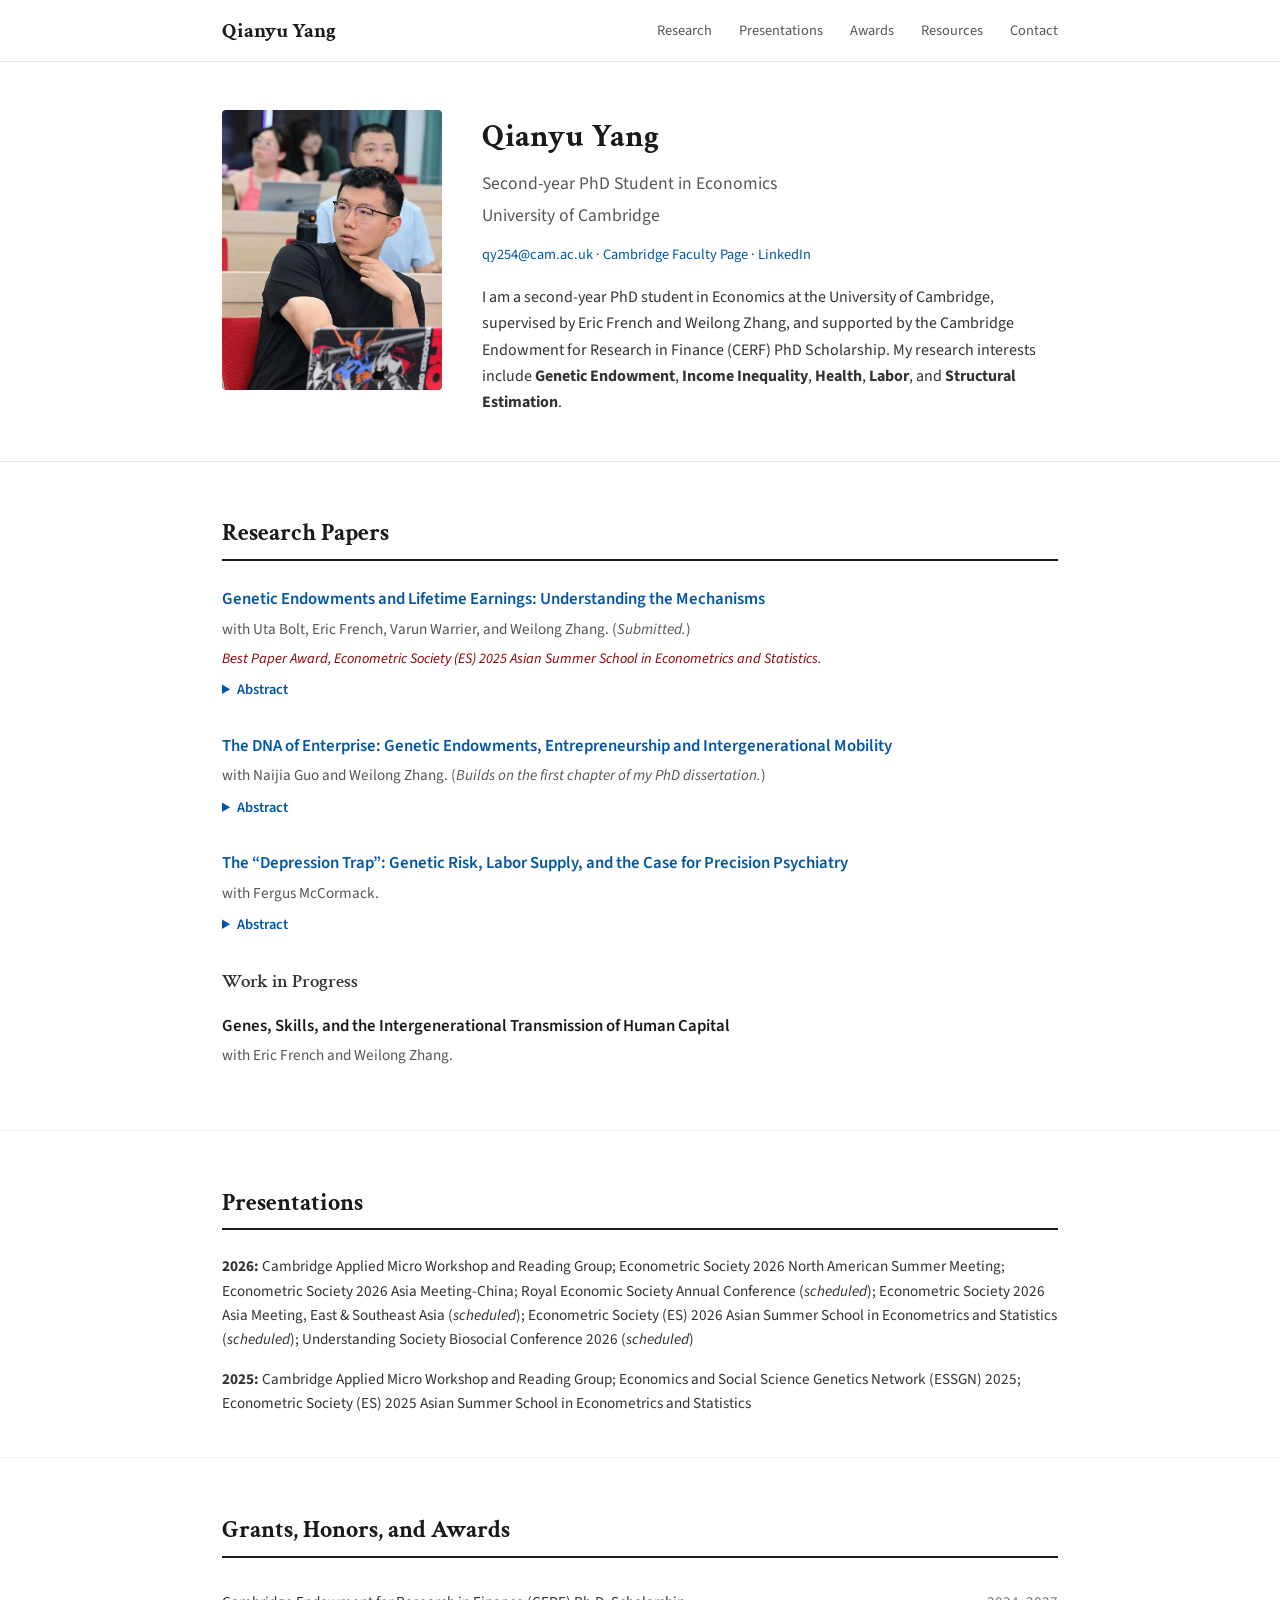
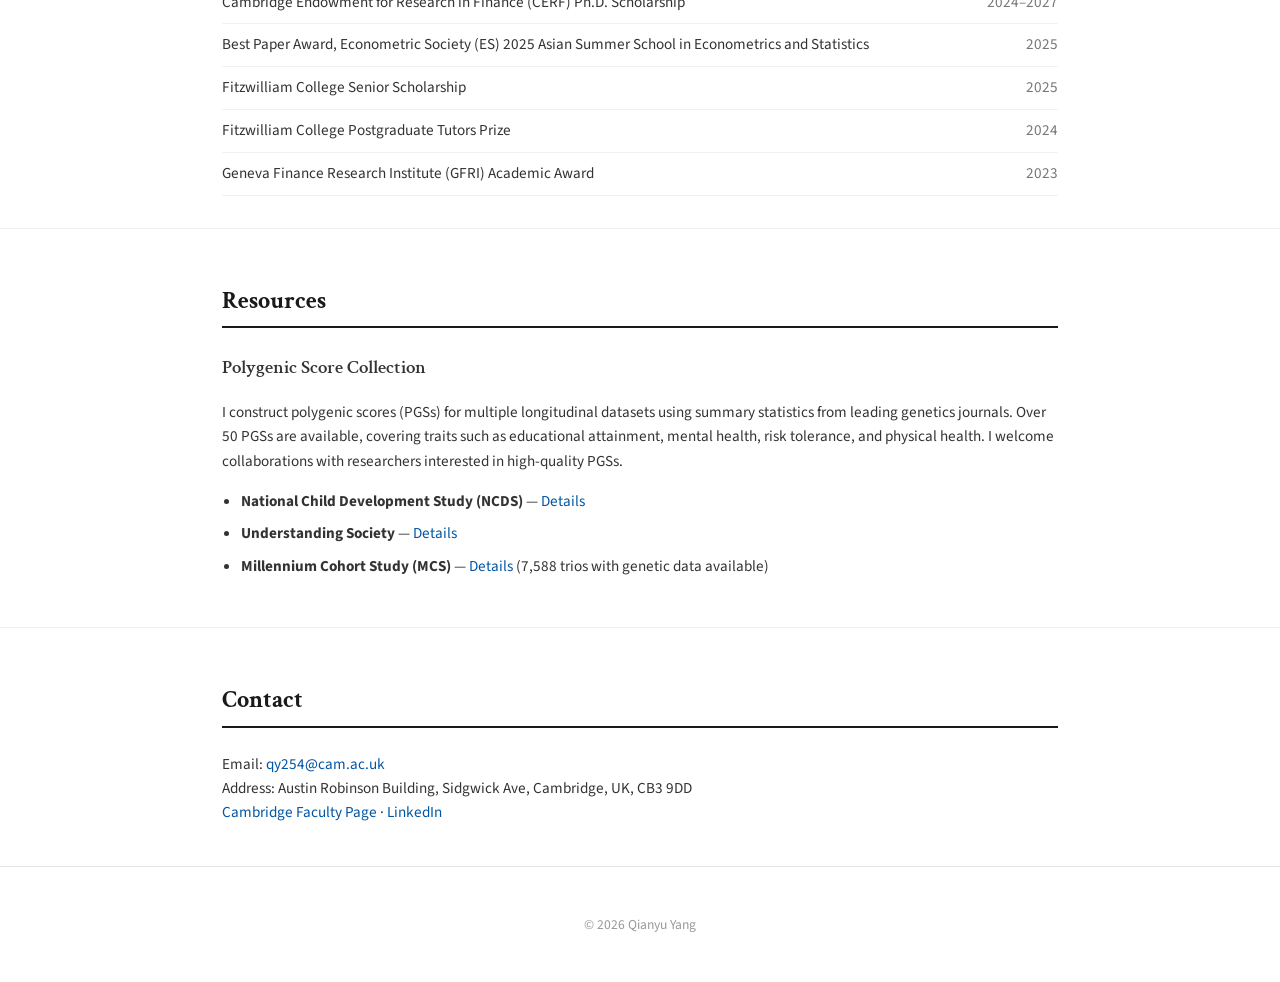
==== index.html @ 4ad1cc4b "Reorder completed and scheduled presentations" ====
<!DOCTYPE html>
<html lang="en-us">
  <head>
    <meta charset="utf-8">
    <meta http-equiv="X-UA-Compatible" content="IE=edge,chrome=1">
    
    <title>Qianyu Yang | Qianyu Yang</title>
    <meta name="viewport" content="width=device-width,minimum-scale=1">
    <meta name="description" content="Second-year PhD Student in Economics, University of Cambridge">
    <meta name="generator" content="Hugo 0.145.0">
    
    
    
      <meta name="robots" content="index, follow">
    
    <meta name="author" content="Qianyu Yang">
    

    
<link rel="stylesheet" href="/ananke/css/main.min.d05fb5f317fcf33b3a52936399bdf6f47dc776516e1692e412ec7d76f4a5faa2.css" >




    

    
      

    

    
    
      <link href="/index.xml" rel="alternate" type="application/rss+xml" title="Qianyu Yang" />
      <link href="/index.xml" rel="feed" type="application/rss+xml" title="Qianyu Yang" />
      
    

    
      <link rel="canonical" href="https://CSTU-yqy.github.io/">
    

    <meta property="og:url" content="https://CSTU-yqy.github.io/">
  <meta property="og:site_name" content="Qianyu Yang">
  <meta property="og:title" content="Qianyu Yang">
  <meta property="og:description" content="Second-year PhD Student in Economics, University of Cambridge">
  <meta property="og:locale" content="en_us">
  <meta property="og:type" content="website">

  <meta itemprop="name" content="Qianyu Yang">
  <meta itemprop="description" content="Second-year PhD Student in Economics, University of Cambridge">
  <meta itemprop="datePublished" content="2024-03-13T00:00:00+00:00">
  <meta itemprop="dateModified" content="2024-03-13T00:00:00+00:00">
  <meta name="twitter:card" content="summary">
  <meta name="twitter:title" content="Qianyu Yang">
  <meta name="twitter:description" content="Second-year PhD Student in Economics, University of Cambridge">

      
    
	<link rel="preconnect" href="https://fonts.googleapis.com">
<link rel="preconnect" href="https://fonts.gstatic.com" crossorigin>
<link href="https://fonts.googleapis.com/css2?family=Crimson+Text:ital,wght@0,400;0,600;0,700;1,400&family=Source+Sans+3:wght@300;400;600;700&display=swap" rel="stylesheet">
<link rel="stylesheet" href="/css/academic.css">

  </head><body class="ma0 avenir bg-white production">

    

  <header>
    <div class="pb3-m pb6-l bg-white">
      <nav class="pv3 ph3 ph4-ns" role="navigation">
  <div class="flex-l justify-between items-center center">
    <a href="/" class="f3 fw2 hover-white no-underline white-90 dib">
      
        Qianyu Yang
      
    </a>
    <div class="flex-l items-center">
      

      
      <div class="ananke-socials"></div>

    </div>
  </div>
</nav>

      <div class="tc-l pv3 ph3 ph4-ns">
        <h1 class="f2 f-subheadline-l fw2 light-silver mb0 lh-title">
          Qianyu Yang
        </h1>
        
          <h2 class="fw1 f5 f3-l white-80 measure-wide-l center lh-copy mt3 mb4">
            Second-year PhD Student in Economics, University of Cambridge
          </h2>
        
      </div>
    </div>
  </header>


    <main class="pb7" role="main">
      
<div class="academic-page">

  
  <nav class="academic-nav">
    <div class="nav-container">
      <a href="/" class="nav-name">Qianyu Yang</a>
      <div class="nav-links">
        <a href="#research">Research</a>
        <a href="#presentations">Presentations</a>
        <a href="#awards">Awards</a>
        <a href="#resources">Resources</a>
        <a href="#contact">Contact</a>
      </div>
    </div>
  </nav>

  
  <section class="bio-section" id="about">
    <div class="bio-container">
      <div class="bio-photo">
        <img src="/images/profile.jpg" alt="Qianyu Yang">
      </div>
      <div class="bio-text">
        <h1>Qianyu Yang</h1>
        <p class="bio-title">Second-year PhD Student in Economics</p>
        <p class="bio-affiliation">University of Cambridge</p>
        <p class="bio-contact">
          <a href="mailto:qy254@cam.ac.uk">qy254@cam.ac.uk</a> &middot;
          <a href="https://www.econ.cam.ac.uk/people/postgraduates/qianyu-yang" target="_blank">Cambridge Faculty Page</a> &middot;
          <a href="https://www.linkedin.com/in/qianyu-yang-2a9740252/" target="_blank">LinkedIn</a>
        </p>
        <p class="bio-description">
          I am a second-year PhD student in Economics at the University of Cambridge, supervised by
          Eric French and Weilong Zhang, and supported by the
          Cambridge Endowment for Research in Finance (CERF) PhD Scholarship.
          My research interests include <strong>Genetic Endowment</strong>, <strong>Income Inequality</strong>,
          <strong>Health</strong>, <strong>Labor</strong>, and <strong>Structural Estimation</strong>.
        </p>
      </div>
    </div>
  </section>

  
  <section class="content-section" id="research">
    <div class="section-container">
      <h2>Research Papers</h2>

      <div class="paper">
        <p class="paper-title">
          <a href="https://www.dropbox.com/scl/fi/m6p7qi607uzz01ep4vcsb/multiple_PGIs_and_lifecycle_earnings.pdf?rlkey=f0pt1d9cdg8bnswnwoirl8ew6&st=5mbmetcp&dl=0" target="_blank">
            Genetic Endowments and Lifetime Earnings: Understanding the Mechanisms
          </a>
        </p>
        <p class="paper-authors">
          with Uta Bolt, Eric French, Varun Warrier, and Weilong Zhang. (<em>Submitted.</em>)
        </p>
        <p class="paper-award">
          <a href="https://www.econ.cam.ac.uk/news/2025/qianyu-yang-wins-best-paper" target="_blank" style="color: #8b0000;">Best Paper Award, Econometric Society (ES) 2025 Asian Summer School in Econometrics and Statistics.</a>
        </p>
        <details class="paper-abstract">
          <summary>Abstract</summary>
          <p>This paper investigates how genetic endowments influence lifetime earnings using a life cycle model and longitudinal data that tracks a cohort from birth to retirement. We examine genetic impacts on skill formation as well as parental investments, educational attainment, and occupation. A one standard deviation increase in the polygenic score for educational attainment raises lifetime earnings by 18.9%. Although part of this effect is due to genetic endowments impacting skill formation, the majority is due to genetic endowments impacting choices. Furthermore, our estimates show that genetic endowments and parental investments are substitutes in the production of earnings during early childhood but are complements later in life, highlighting the crucial importance of early-life interventions to effectively mitigate genetic inequalities.</p>
        </details>
      </div>

      <div class="paper">
        <p class="paper-title">
          <a href="https://www.dropbox.com/scl/fi/gndsdl9twu7ey56f5fea6/DNA_of_Enterprise.pdf?rlkey=msl8cd4cmy6kzeot8bqjgdeg7&st=vkee1s5g&dl=0" target="_blank">
            The DNA of Enterprise: Genetic Endowments, Entrepreneurship and Intergenerational Mobility
          </a>
        </p>
        <p class="paper-authors">
          with Naijia Guo and Weilong Zhang. (<em>Builds on the first chapter of my PhD dissertation.</em>)
        </p>
        <details class="paper-abstract">
          <summary>Abstract</summary>
          <p>Are entrepreneurs born or made? This paper studies how genetic endowments shape entrepreneurship, intergenerational mobility, and wealth concentration by combining polygenic scores with a structural overlapping-generations model. Using data from Understanding Society and the National Child Development Study, we show that genetic endowments related to educational attainment and risk tolerance predict entrepreneurial selection and entrepreneurial earnings. We develop and estimate a model in which genetic endowments affect pre-market skill formation, preferences, and occupation-specific returns, while parents influence children through genetic transmission, investments, and transfers. We find that genetic heterogeneity accounts for a substantial share of intergenerational persistence (roughly 20&ndash;35 percent across earnings, consumption, and income ranks) and plays an important role in the formation of entrepreneurial dynasties. At the individual level, genetic endowments explain a modest but economically meaningful share of lifetime earnings variation, with effects that are twice as large among entrepreneurs as among wage workers. Finally, we compare financing wealth through credit expansion with financing talent through venture-capital intermediation. Financing talent improves mobility and aggregate output but increases inequality, and it is more efficient at boosting output than financing wealth.</p>
        </details>
      </div>

      <div class="paper">
        <p class="paper-title">
          <a href="https://www.dropbox.com/scl/fi/t3kgj7olx3cin7spufv8a/The-Depression-Trap.pdf?rlkey=sc39nvgm63kwnnviikijn8oah&st=ojp7gsfl&dl=0" target="_blank">
            The &ldquo;Depression Trap&rdquo;: Genetic Risk, Labor Supply, and the Case for Precision Psychiatry
          </a>
        </p>
        <p class="paper-authors">
          with Fergus McCormack.
        </p>
        <details class="paper-abstract">
          <summary>Abstract</summary>
          <p>We analyze how genetic risk for depression influences the joint dynamics of labor supply, health, disability, and treatment decisions using a life-cycle model and longitudinal data. We find that genetic risk for depression substantially reduces earnings and employment, worsens health, and increases long-term sickness and disability. We identify the &ldquo;depression trap&rdquo;, a self-reinforcing cycle of depression and non-employment, as a key mechanism linking genetic risk to persistent labor market exit. We evaluate a precision psychiatry framework that reduces treatment barriers for high risk individuals, and find that it improves outcomes at zero net fiscal cost, primarily by reducing disability-related non-employment.</p>
        </details>
      </div>

      <h3>Work in Progress</h3>
      <div class="paper">
        <p class="paper-title-nolink">
          Genes, Skills, and the Intergenerational Transmission of Human Capital
        </p>
        <p class="paper-authors">
          with Eric French and Weilong Zhang.
        </p>
      </div>
    </div>
  </section>

  
  <section class="content-section" id="presentations">
    <div class="section-container">
      <h2>Presentations</h2>
      <p><strong>2026:</strong> Cambridge Applied Micro Workshop and Reading Group; Econometric Society 2026 North American Summer Meeting; Econometric Society 2026 Asia Meeting-China; Royal Economic Society Annual Conference (<em>scheduled</em>); Econometric Society 2026 Asia Meeting, East &amp; Southeast Asia (<em>scheduled</em>); Econometric Society (ES) 2026 Asian Summer School in Econometrics and Statistics (<em>scheduled</em>); Understanding Society Biosocial Conference 2026 (<em>scheduled</em>)</p>
      <p><strong>2025:</strong> Cambridge Applied Micro Workshop and Reading Group; Economics and Social Science Genetics Network (ESSGN) 2025; Econometric Society (ES) 2025 Asian Summer School in Econometrics and Statistics</p>
    </div>
  </section>

  
  <section class="content-section" id="awards">
    <div class="section-container">
      <h2>Grants, Honors, and Awards</h2>
      <table class="awards-table">
        <tr><td>Cambridge Endowment for Research in Finance (CERF) Ph.D. Scholarship</td><td class="award-year">2024&ndash;2027</td></tr>
        <tr><td>Best Paper Award, Econometric Society (ES) 2025 Asian Summer School in Econometrics and Statistics</td><td class="award-year">2025</td></tr>
        <tr><td>Fitzwilliam College Senior Scholarship</td><td class="award-year">2025</td></tr>
        <tr><td>Fitzwilliam College Postgraduate Tutors Prize</td><td class="award-year">2024</td></tr>
        <tr><td>Geneva Finance Research Institute (GFRI) Academic Award</td><td class="award-year">2023</td></tr>
      </table>
    </div>
  </section>

  
  <section class="content-section" id="resources">
    <div class="section-container">
      <h2>Resources</h2>
      <h3>Polygenic Score Collection</h3>
      <p>I construct polygenic scores (PGSs) for multiple longitudinal datasets using summary statistics from leading genetics journals. Over 50 PGSs are available, covering traits such as educational attainment, mental health, risk tolerance, and physical health. I welcome collaborations with researchers interested in high-quality PGSs.</p>
      <ul>
        <li><strong>National Child Development Study (NCDS)</strong> &mdash; <a href="https://github.com/CSTU-yqy/CSTU-yqy.github.io/blob/main/NCDS" target="_blank">Details</a></li>
        <li><strong>Understanding Society</strong> &mdash; <a href="https://github.com/CSTU-yqy/CSTU-yqy.github.io/blob/main/US" target="_blank">Details</a></li>
        <li><strong>Millennium Cohort Study (MCS)</strong> &mdash; <a href="https://github.com/CSTU-yqy/CSTU-yqy.github.io/blob/main/MCS" target="_blank">Details</a> (7,588 trios with genetic data available)</li>
      </ul>
    </div>
  </section>

  
  <section class="content-section" id="contact">
    <div class="section-container">
      <h2>Contact</h2>
      <p>
        Email: <a href="mailto:qy254@cam.ac.uk">qy254@cam.ac.uk</a><br>
        Address: Austin Robinson Building, Sidgwick Ave, Cambridge, UK, CB3 9DD<br>
        <a href="https://www.econ.cam.ac.uk/people/postgraduates/qianyu-yang" target="_blank">Cambridge Faculty Page</a> &middot;
        <a href="https://www.linkedin.com/in/qianyu-yang-2a9740252/" target="_blank">LinkedIn</a>
      </p>
    </div>
  </section>

</div>

    </main>
    
<footer class="academic-footer">
  <p>&copy; 2026 Qianyu Yang</p>
</footer>

  </body>
</html>
---- css/academic.css ----
/* ===== RESET & BASE ===== */
body, body.avenir {
  font-family: 'Source Sans 3', 'Helvetica Neue', Helvetica, Arial, sans-serif !important;
  background-color: #ffffff !important;
  color: #333333;
  line-height: 1.7;
  margin: 0;
  padding: 0;
}

/* Override Ananke defaults */
.pb7 { padding-bottom: 0 !important; }
.pb3-m { padding-bottom: 0 !important; }
.pb6-l { padding-bottom: 0 !important; }
.bg-black { background-color: #fff !important; }
.bg-near-white { background-color: #fff !important; }
header .pv3 { display: none !important; }
header .tc-l { display: none !important; }

/* ===== NAVIGATION ===== */
.academic-nav {
  position: sticky;
  top: 0;
  background: #ffffff;
  border-bottom: 1px solid #e5e5e5;
  z-index: 100;
  padding: 0.8rem 0;
}

.nav-container {
  max-width: 900px;
  margin: 0 auto;
  padding: 0 2rem;
  display: flex;
  justify-content: space-between;
  align-items: center;
}

.nav-name {
  font-family: 'Crimson Text', Georgia, serif;
  font-size: 1.3rem;
  font-weight: 700;
  color: #1a1a1a;
  text-decoration: none;
}

.nav-name:hover {
  color: #0055a4;
}

.nav-links a {
  color: #555;
  text-decoration: none;
  font-size: 0.9rem;
  margin-left: 1.5rem;
  transition: color 0.2s;
}

.nav-links a:hover {
  color: #0055a4;
}

/* ===== BIO SECTION ===== */
.bio-section {
  padding: 3rem 0 2rem;
  border-bottom: 1px solid #e5e5e5;
}

.bio-container {
  max-width: 900px;
  margin: 0 auto;
  padding: 0 2rem;
  display: flex;
  gap: 2.5rem;
  align-items: flex-start;
}

.bio-photo {
  flex-shrink: 0;
  width: 220px;
  height: 280px;
  overflow: hidden;
  border-radius: 4px;
}

.bio-photo img {
  width: 100%;
  height: 100%;
  object-fit: cover;
  object-position: 60% 15%;
}

.bio-text h1 {
  font-family: 'Crimson Text', Georgia, serif;
  font-size: 2rem;
  font-weight: 700;
  margin: 0 0 0.3rem;
  color: #1a1a1a;
}

.bio-title {
  font-size: 1.1rem;
  color: #555;
  margin: 0 0 0.1rem;
}

.bio-affiliation {
  font-size: 1.1rem;
  color: #555;
  margin: 0 0 0.8rem;
}

.bio-contact {
  font-size: 0.9rem;
  margin: 0 0 1rem;
}

.bio-contact a {
  color: #0055a4;
  text-decoration: none;
}

.bio-contact a:hover {
  text-decoration: underline;
}

.bio-description {
  font-size: 1rem;
  line-height: 1.65;
  color: #333;
  margin: 0 0 0.8rem;
}

.bio-description a {
  color: #0055a4;
  text-decoration: none;
}

.bio-description a:hover {
  text-decoration: underline;
}

/* ===== CONTENT SECTIONS ===== */
.content-section {
  padding: 2rem 0;
  border-bottom: 1px solid #f0f0f0;
}

.content-section:last-of-type {
  border-bottom: none;
}

.section-container {
  max-width: 900px;
  margin: 0 auto;
  padding: 0 2rem;
}

.section-container h2 {
  font-family: 'Crimson Text', Georgia, serif;
  font-size: 1.5rem;
  font-weight: 700;
  color: #1a1a1a;
  border-bottom: 2px solid #1a1a1a;
  padding-bottom: 0.3rem;
  margin-bottom: 1.5rem;
}

.section-container h3 {
  font-family: 'Crimson Text', Georgia, serif;
  font-size: 1.2rem;
  font-weight: 600;
  color: #333;
  margin-top: 1.5rem;
  margin-bottom: 0.8rem;
}

/* ===== PAPERS ===== */
.paper {
  margin-bottom: 1.8rem;
}

.paper-title {
  margin: 0 0 0.2rem;
}

.paper-title a {
  font-size: 1.05rem;
  font-weight: 600;
  color: #0055a4;
  text-decoration: none;
}

.paper-title a:hover {
  text-decoration: underline;
}

.paper-title-nolink {
  font-size: 1.05rem;
  font-weight: 600;
  color: #1a1a1a;
  margin: 0 0 0.2rem;
}

.paper-authors {
  font-size: 0.95rem;
  color: #555;
  margin: 0 0 0.3rem;
}

.paper-award {
  font-size: 0.9rem;
  color: #8b0000;
  font-style: italic;
  margin: 0 0 0.3rem;
}

.paper-abstract {
  margin-top: 0.4rem;
}

.paper-abstract summary {
  font-size: 0.9rem;
  color: #0055a4;
  cursor: pointer;
  font-weight: 600;
  user-select: none;
}

.paper-abstract summary:hover {
  text-decoration: underline;
}

.paper-abstract p {
  font-size: 0.9rem;
  line-height: 1.6;
  color: #444;
  margin: 0.5rem 0 0;
  padding-left: 0.5rem;
  border-left: 3px solid #e5e5e5;
}

/* ===== AWARDS TABLE ===== */
.awards-table {
  width: 100%;
  border-collapse: collapse;
}

.awards-table td {
  padding: 0.5rem 0;
  border-bottom: 1px solid #f0f0f0;
  font-size: 0.95rem;
  vertical-align: top;
}

.awards-table .award-year {
  text-align: right;
  white-space: nowrap;
  color: #777;
  padding-left: 2rem;
}

/* ===== RESOURCES ===== */
.section-container ul {
  padding-left: 1.2em;
}

.section-container ul li {
  margin-bottom: 0.4rem;
  font-size: 0.95rem;
}

/* ===== FOOTER ===== */
.academic-footer {
  text-align: center;
  padding: 2rem;
  color: #999;
  font-size: 0.85rem;
  border-top: 1px solid #e5e5e5;
}

.academic-footer a {
  color: #777;
  text-decoration: none;
}

/* ===== LINKS GLOBAL ===== */
.section-container a {
  color: #0055a4;
  text-decoration: none;
}

.section-container a:hover {
  text-decoration: underline;
}

/* ===== PRESENTATIONS ===== */
.section-container > p {
  font-size: 0.95rem;
  line-height: 1.6;
  margin-bottom: 0.6rem;
}

/* ===== RESPONSIVE ===== */
@media (max-width: 768px) {
  .bio-container {
    flex-direction: column;
    align-items: center;
    text-align: center;
  }

  .bio-photo {
    width: 180px;
    height: 230px;
  }

  .nav-container {
    flex-direction: column;
    gap: 0.5rem;
  }

  .nav-links a {
    margin-left: 0.8rem;
    margin-right: 0.8rem;
    font-size: 0.85rem;
  }

  .section-container, .bio-container {
    padding: 0 1.2rem;
  }

  .bio-text h1 {
    font-size: 1.6rem;
  }
}

/* ===== SMOOTH SCROLL ===== */
html {
  scroll-behavior: smooth;
  scroll-padding-top: 4rem;
}
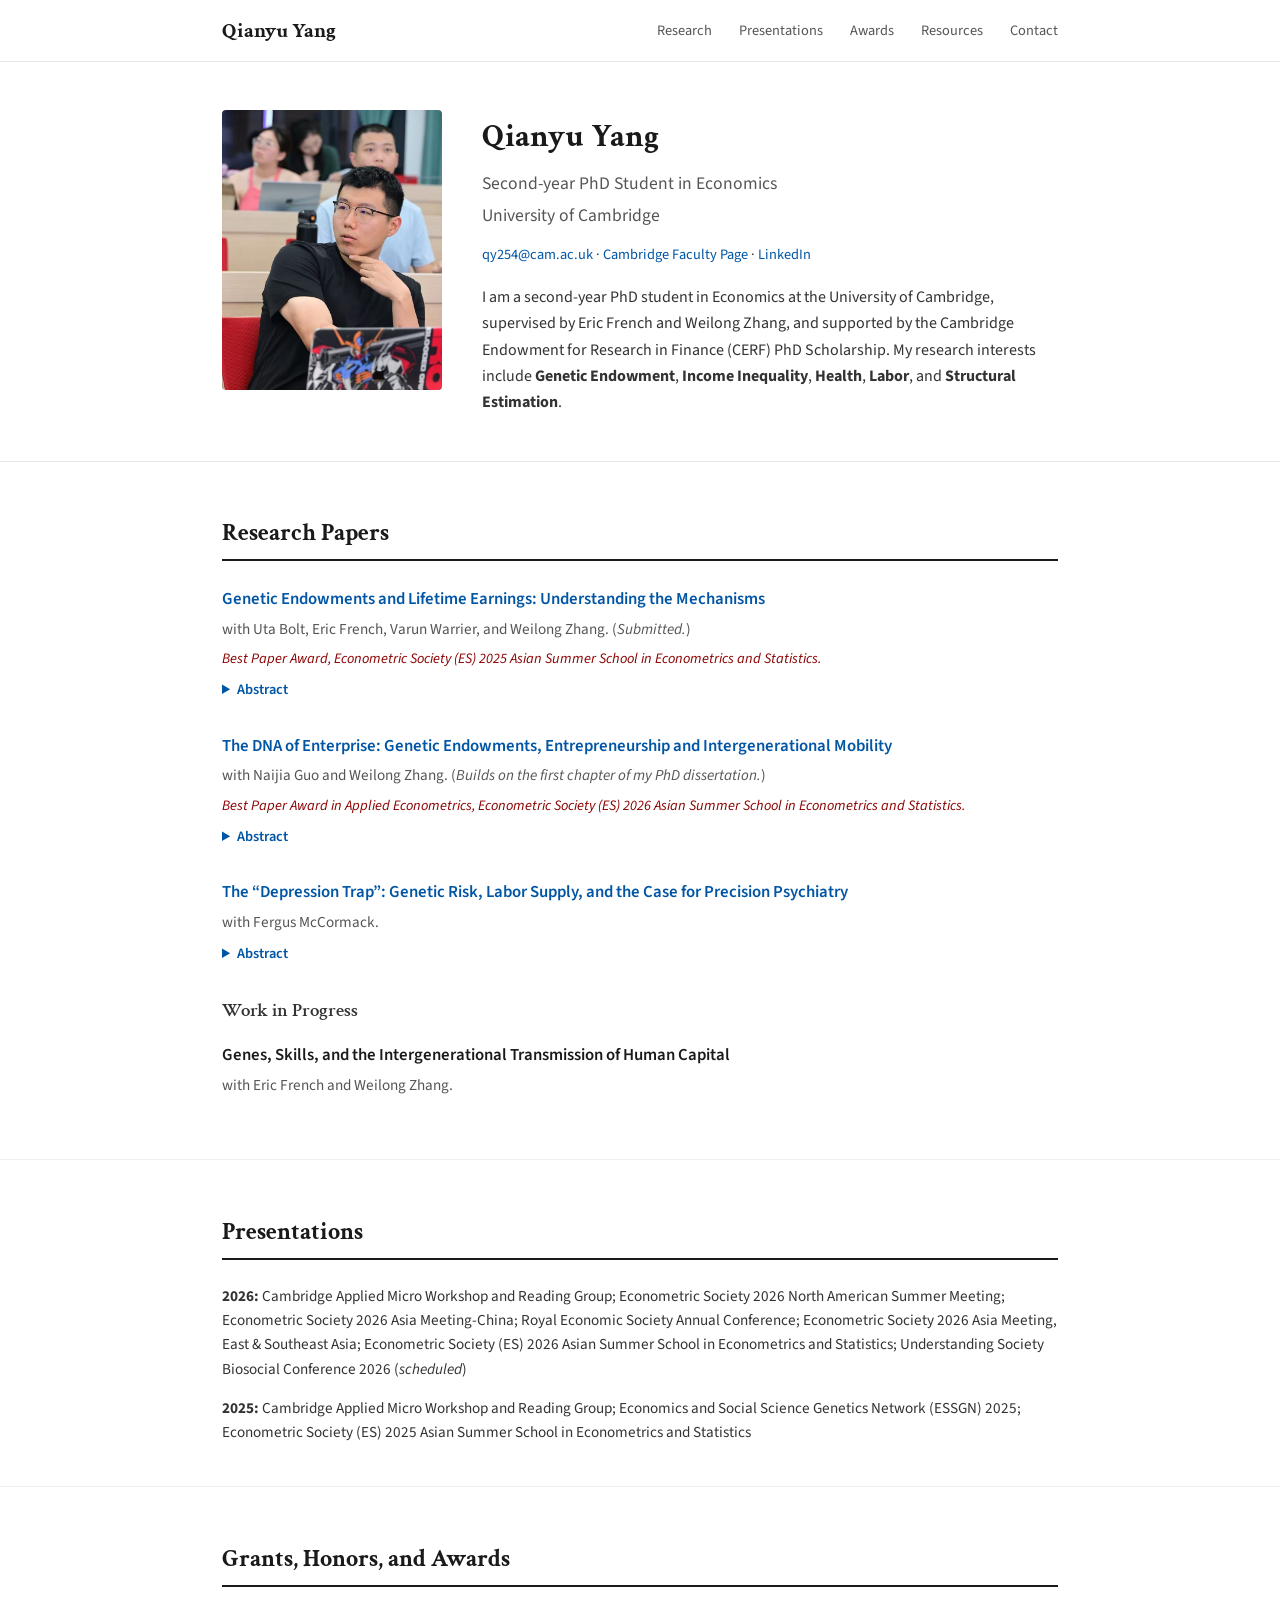
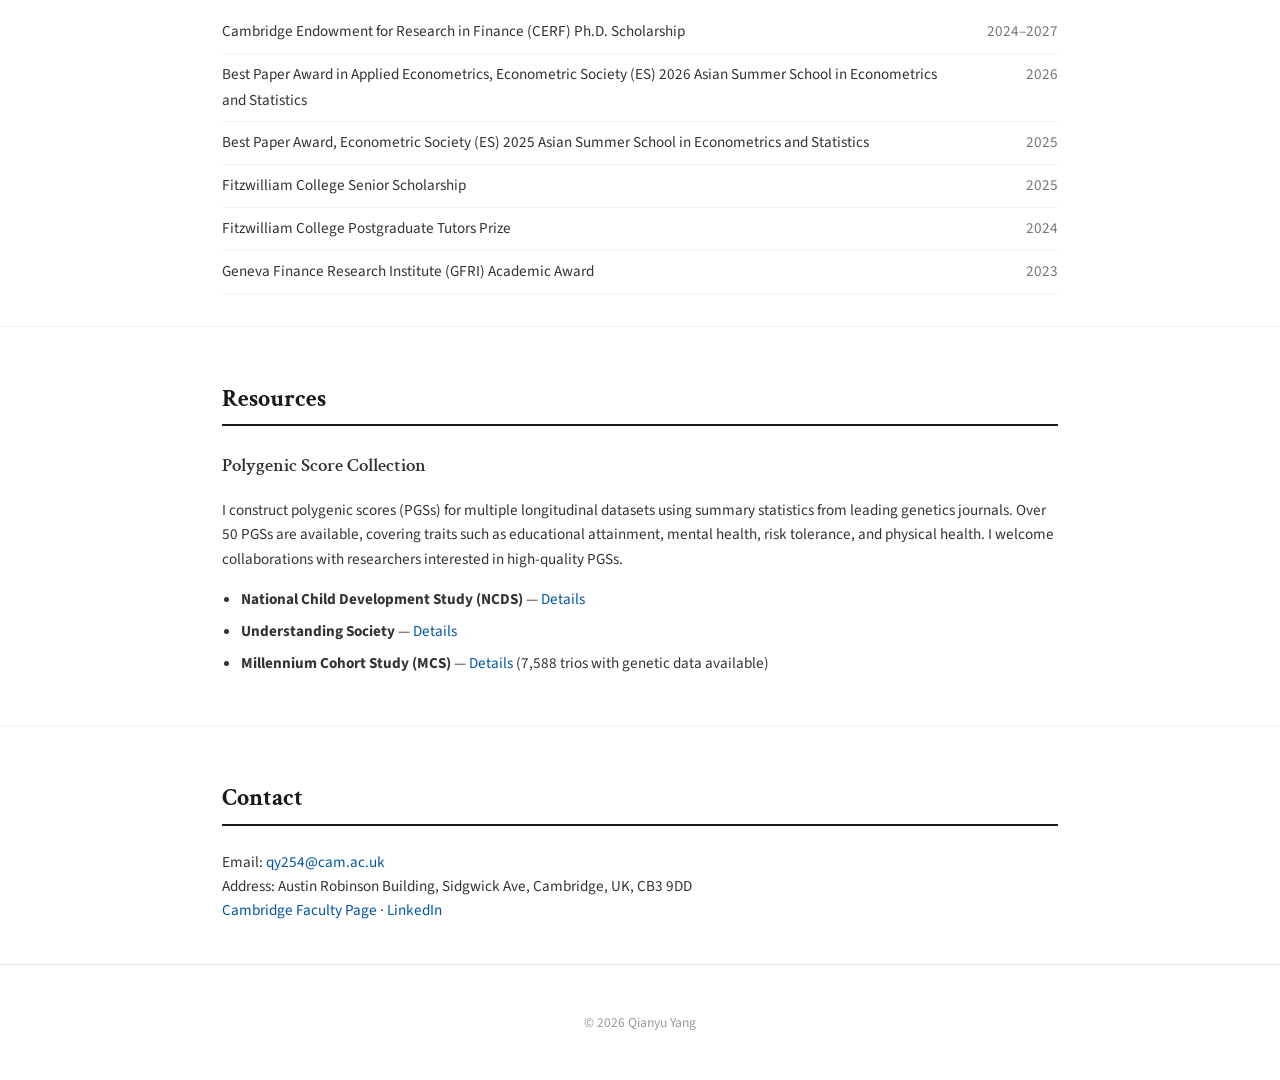
==== commit 367924a3: "Add 2026 award and update presentation statuses Added a new paragraph for the Best Paper Award in Ap" ====
--- a/index.html
+++ b/index.html
@@ -175,6 +175,9 @@
         <p class="paper-authors">
           with Naijia Guo and Weilong Zhang. (<em>Builds on the first chapter of my PhD dissertation.</em>)
         </p>
+        <p class="paper-award">
+          <a href="https://www.econ.cam.ac.uk/news/2025/qianyu-yang-wins-best-paper" target="_blank" style="color: #8b0000;">Best Paper Award in Applied Econometrics, Econometric Society (ES) 2026 Asian Summer School in Econometrics and Statistics.</a>
+        </p>
         <details class="paper-abstract">
           <summary>Abstract</summary>
           <p>Are entrepreneurs born or made? This paper studies how genetic endowments shape entrepreneurship, intergenerational mobility, and wealth concentration by combining polygenic scores with a structural overlapping-generations model. Using data from Understanding Society and the National Child Development Study, we show that genetic endowments related to educational attainment and risk tolerance predict entrepreneurial selection and entrepreneurial earnings. We develop and estimate a model in which genetic endowments affect pre-market skill formation, preferences, and occupation-specific returns, while parents influence children through genetic transmission, investments, and transfers. We find that genetic heterogeneity accounts for a substantial share of intergenerational persistence (roughly 20&ndash;35 percent across earnings, consumption, and income ranks) and plays an important role in the formation of entrepreneurial dynasties. At the individual level, genetic endowments explain a modest but economically meaningful share of lifetime earnings variation, with effects that are twice as large among entrepreneurs as among wage workers. Finally, we compare financing wealth through credit expansion with financing talent through venture-capital intermediation. Financing talent improves mobility and aggregate output but increases inequality, and it is more efficient at boosting output than financing wealth.</p>
@@ -212,7 +215,7 @@
   <section class="content-section" id="presentations">
     <div class="section-container">
       <h2>Presentations</h2>
-      <p><strong>2026:</strong> Cambridge Applied Micro Workshop and Reading Group; Econometric Society 2026 North American Summer Meeting; Econometric Society 2026 Asia Meeting-China; Royal Economic Society Annual Conference (<em>scheduled</em>); Econometric Society 2026 Asia Meeting, East &amp; Southeast Asia (<em>scheduled</em>); Econometric Society (ES) 2026 Asian Summer School in Econometrics and Statistics (<em>scheduled</em>); Understanding Society Biosocial Conference 2026 (<em>scheduled</em>)</p>
+      <p><strong>2026:</strong> Cambridge Applied Micro Workshop and Reading Group; Econometric Society 2026 North American Summer Meeting; Econometric Society 2026 Asia Meeting-China; Royal Economic Society Annual Conference; Econometric Society 2026 Asia Meeting, East &amp; Southeast Asia; Econometric Society (ES) 2026 Asian Summer School in Econometrics and Statistics; Understanding Society Biosocial Conference 2026 (<em>scheduled</em>)</p>
       <p><strong>2025:</strong> Cambridge Applied Micro Workshop and Reading Group; Economics and Social Science Genetics Network (ESSGN) 2025; Econometric Society (ES) 2025 Asian Summer School in Econometrics and Statistics</p>
     </div>
   </section>
@@ -223,6 +226,7 @@
       <h2>Grants, Honors, and Awards</h2>
       <table class="awards-table">
         <tr><td>Cambridge Endowment for Research in Finance (CERF) Ph.D. Scholarship</td><td class="award-year">2024&ndash;2027</td></tr>
+        <tr><td>Best Paper Award in Applied Econometrics, Econometric Society (ES) 2026 Asian Summer School in Econometrics and Statistics</td><td class="award-year">2026</td></tr>
         <tr><td>Best Paper Award, Econometric Society (ES) 2025 Asian Summer School in Econometrics and Statistics</td><td class="award-year">2025</td></tr>
         <tr><td>Fitzwilliam College Senior Scholarship</td><td class="award-year">2025</td></tr>
         <tr><td>Fitzwilliam College Postgraduate Tutors Prize</td><td class="award-year">2024</td></tr>
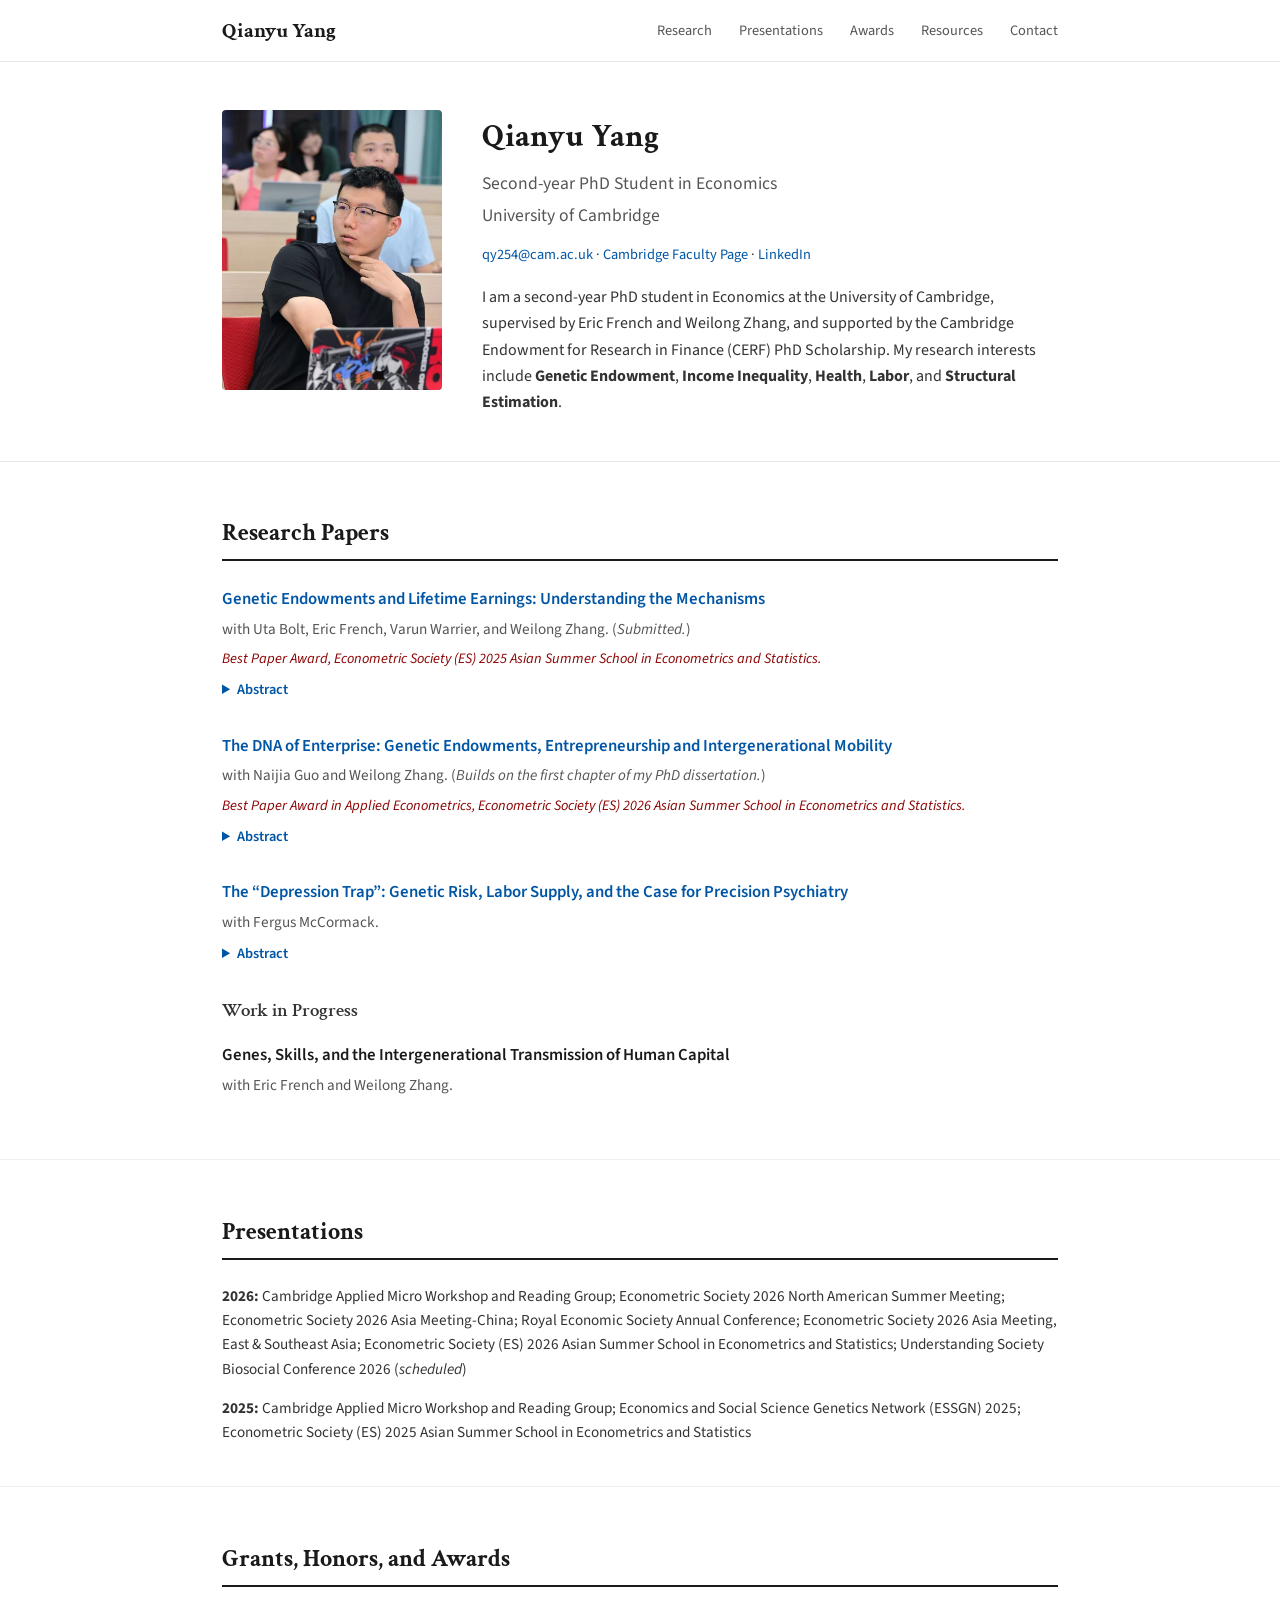
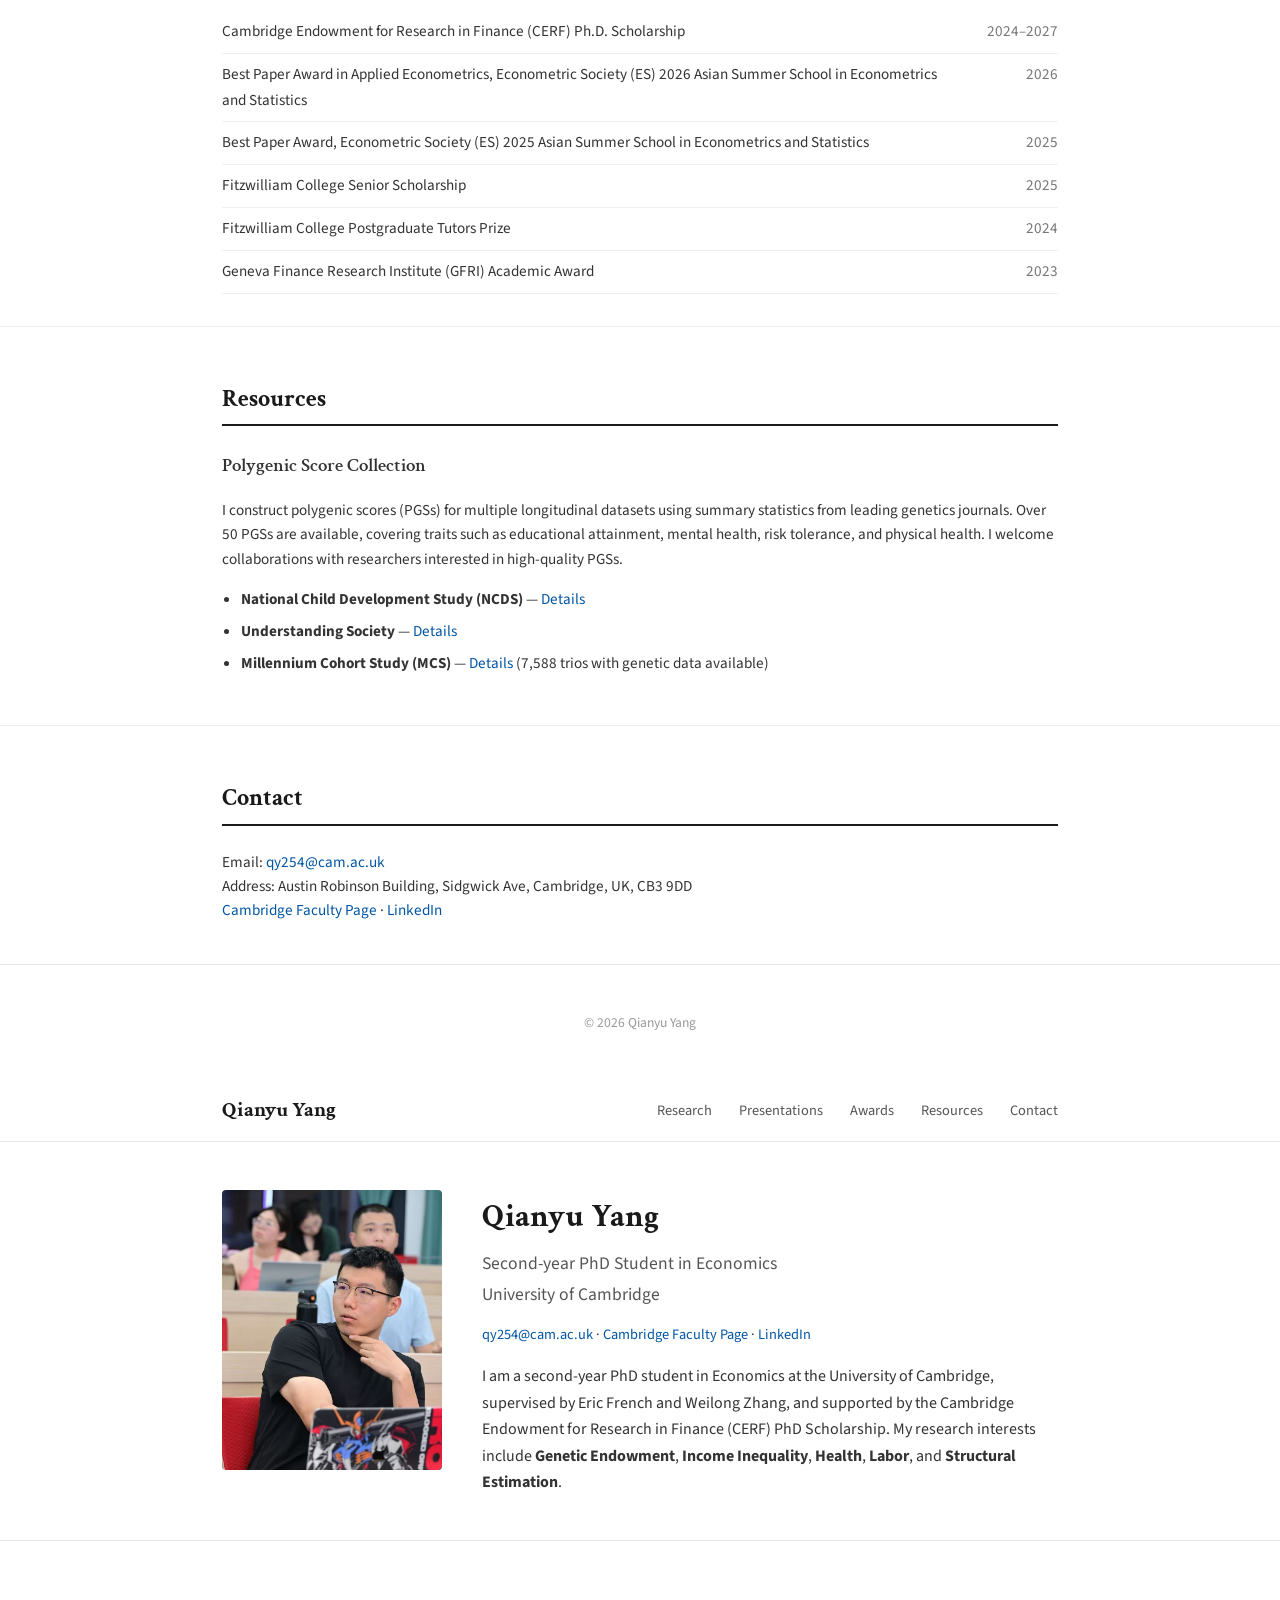
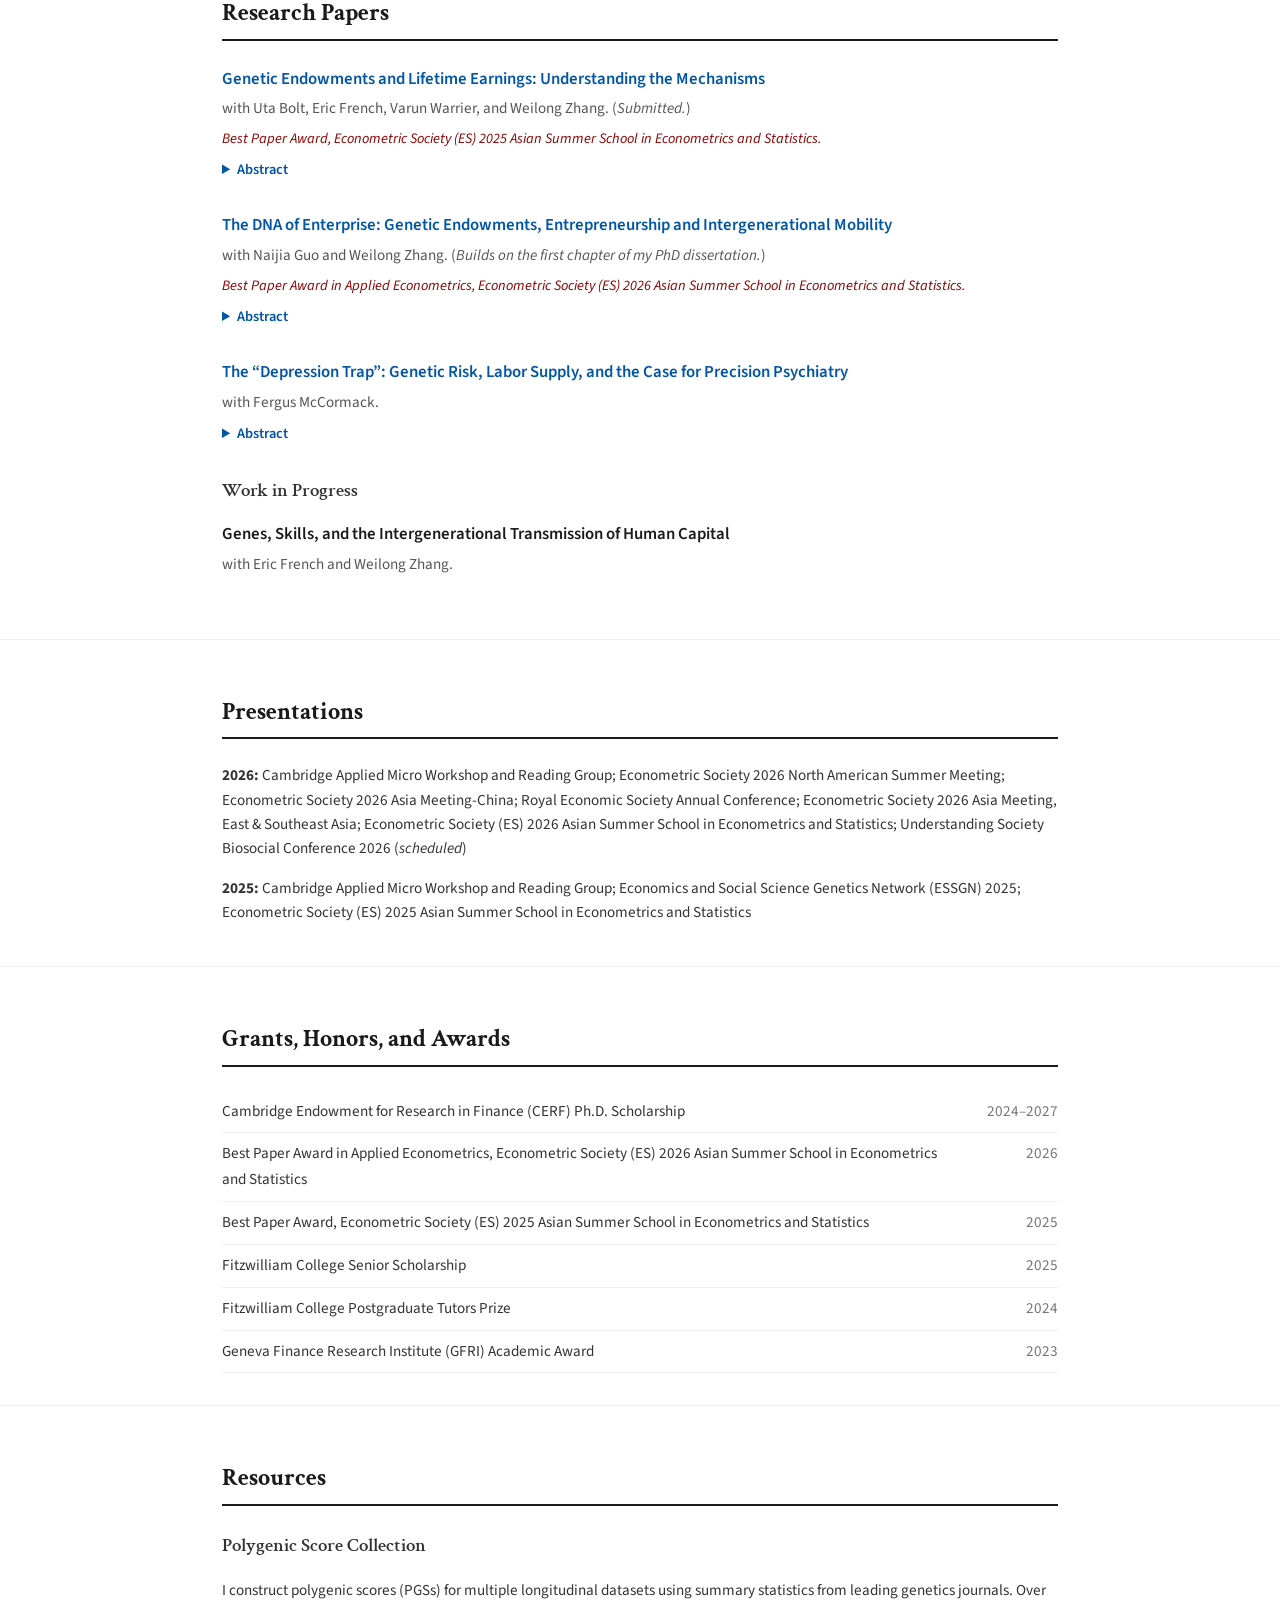
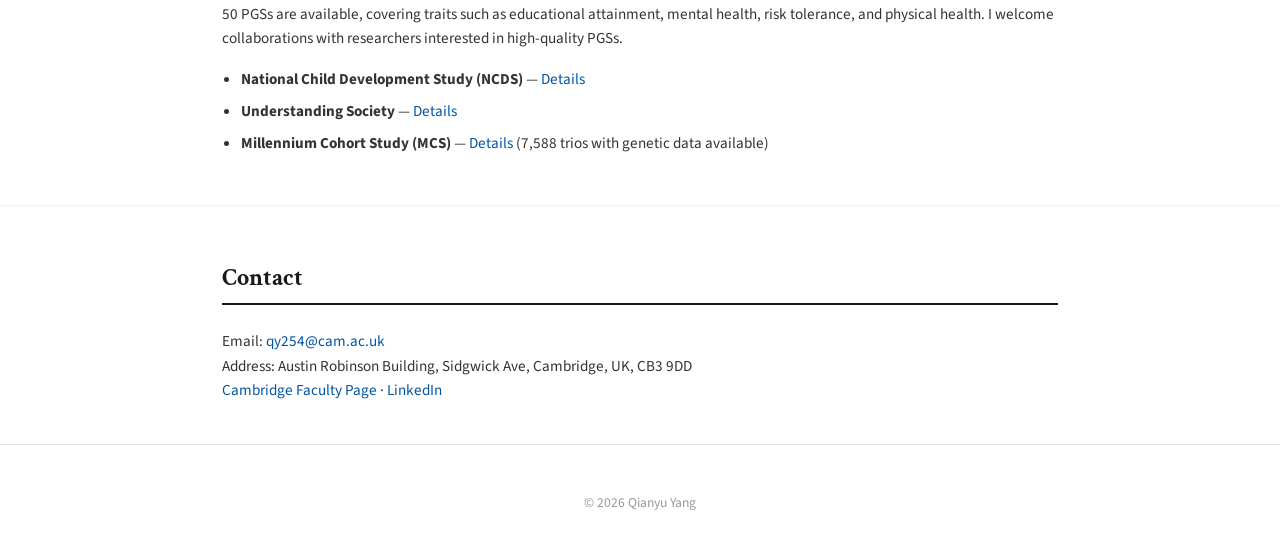
==== commit 17e3e971: "Remove link from 2026 DNA award Added details about research papers, presentations, and awards. Upda" ====
--- a/index.html
+++ b/index.html
@@ -176,7 +176,7 @@
           with Naijia Guo and Weilong Zhang. (<em>Builds on the first chapter of my PhD dissertation.</em>)
         </p>
         <p class="paper-award">
-          <a href="https://www.econ.cam.ac.uk/news/2025/qianyu-yang-wins-best-paper" target="_blank" style="color: #8b0000;">Best Paper Award in Applied Econometrics, Econometric Society (ES) 2026 Asian Summer School in Econometrics and Statistics.</a>
+          <span style="color: #8b0000;">Best Paper Award in Applied Econometrics, Econometric Society (ES) 2026 Asian Summer School in Econometrics and Statistics.</span>
         </p>
         <details class="paper-abstract">
           <summary>Abstract</summary>
@@ -272,3 +272,277 @@
 
   </body>
 </html>
+<!DOCTYPE html>
+<html lang="en-us">
+  <head>
+    <meta charset="utf-8">
+    <meta http-equiv="X-UA-Compatible" content="IE=edge,chrome=1">
+    
+    <title>Qianyu Yang | Qianyu Yang</title>
+    <meta name="viewport" content="width=device-width,minimum-scale=1">
+    <meta name="description" content="Second-year PhD Student in Economics, University of Cambridge">
+    <meta name="generator" content="Hugo 0.145.0">
+    
+    
+    
+      <meta name="robots" content="index, follow">
+    
+    <meta name="author" content="Qianyu Yang">
+    
+
+    
+<link rel="stylesheet" href="/ananke/css/main.min.d05fb5f317fcf33b3a52936399bdf6f47dc776516e1692e412ec7d76f4a5faa2.css" >
+
+
+
+
+    
+
+    
+      
+
+    
+
+    
+    
+      <link href="/index.xml" rel="alternate" type="application/rss+xml" title="Qianyu Yang" />
+      <link href="/index.xml" rel="feed" type="application/rss+xml" title="Qianyu Yang" />
+      
+    
+
+    
+      <link rel="canonical" href="https://CSTU-yqy.github.io/">
+    
+
+    <meta property="og:url" content="https://CSTU-yqy.github.io/">
+  <meta property="og:site_name" content="Qianyu Yang">
+  <meta property="og:title" content="Qianyu Yang">
+  <meta property="og:description" content="Second-year PhD Student in Economics, University of Cambridge">
+  <meta property="og:locale" content="en_us">
+  <meta property="og:type" content="website">
+
+  <meta itemprop="name" content="Qianyu Yang">
+  <meta itemprop="description" content="Second-year PhD Student in Economics, University of Cambridge">
+  <meta itemprop="datePublished" content="2024-03-13T00:00:00+00:00">
+  <meta itemprop="dateModified" content="2024-03-13T00:00:00+00:00">
+  <meta name="twitter:card" content="summary">
+  <meta name="twitter:title" content="Qianyu Yang">
+  <meta name="twitter:description" content="Second-year PhD Student in Economics, University of Cambridge">
+
+      
+    
+	<link rel="preconnect" href="https://fonts.googleapis.com">
+<link rel="preconnect" href="https://fonts.gstatic.com" crossorigin>
+<link href="https://fonts.googleapis.com/css2?family=Crimson+Text:ital,wght@0,400;0,600;0,700;1,400&family=Source+Sans+3:wght@300;400;600;700&display=swap" rel="stylesheet">
+<link rel="stylesheet" href="/css/academic.css">
+
+  </head><body class="ma0 avenir bg-white production">
+
+    
+
+  <header>
+    <div class="pb3-m pb6-l bg-white">
+      <nav class="pv3 ph3 ph4-ns" role="navigation">
+  <div class="flex-l justify-between items-center center">
+    <a href="/" class="f3 fw2 hover-white no-underline white-90 dib">
+      
+        Qianyu Yang
+      
+    </a>
+    <div class="flex-l items-center">
+      
+
+      
+      <div class="ananke-socials"></div>
+
+    </div>
+  </div>
+</nav>
+
+      <div class="tc-l pv3 ph3 ph4-ns">
+        <h1 class="f2 f-subheadline-l fw2 light-silver mb0 lh-title">
+          Qianyu Yang
+        </h1>
+        
+          <h2 class="fw1 f5 f3-l white-80 measure-wide-l center lh-copy mt3 mb4">
+            Second-year PhD Student in Economics, University of Cambridge
+          </h2>
+        
+      </div>
+    </div>
+  </header>
+
+
+    <main class="pb7" role="main">
+      
+<div class="academic-page">
+
+  
+  <nav class="academic-nav">
+    <div class="nav-container">
+      <a href="/" class="nav-name">Qianyu Yang</a>
+      <div class="nav-links">
+        <a href="#research">Research</a>
+        <a href="#presentations">Presentations</a>
+        <a href="#awards">Awards</a>
+        <a href="#resources">Resources</a>
+        <a href="#contact">Contact</a>
+      </div>
+    </div>
+  </nav>
+
+  
+  <section class="bio-section" id="about">
+    <div class="bio-container">
+      <div class="bio-photo">
+        <img src="/images/profile.jpg" alt="Qianyu Yang">
+      </div>
+      <div class="bio-text">
+        <h1>Qianyu Yang</h1>
+        <p class="bio-title">Second-year PhD Student in Economics</p>
+        <p class="bio-affiliation">University of Cambridge</p>
+        <p class="bio-contact">
+          <a href="mailto:qy254@cam.ac.uk">qy254@cam.ac.uk</a> &middot;
+          <a href="https://www.econ.cam.ac.uk/people/postgraduates/qianyu-yang" target="_blank">Cambridge Faculty Page</a> &middot;
+          <a href="https://www.linkedin.com/in/qianyu-yang-2a9740252/" target="_blank">LinkedIn</a>
+        </p>
+        <p class="bio-description">
+          I am a second-year PhD student in Economics at the University of Cambridge, supervised by
+          Eric French and Weilong Zhang, and supported by the
+          Cambridge Endowment for Research in Finance (CERF) PhD Scholarship.
+          My research interests include <strong>Genetic Endowment</strong>, <strong>Income Inequality</strong>,
+          <strong>Health</strong>, <strong>Labor</strong>, and <strong>Structural Estimation</strong>.
+        </p>
+      </div>
+    </div>
+  </section>
+
+  
+  <section class="content-section" id="research">
+    <div class="section-container">
+      <h2>Research Papers</h2>
+
+      <div class="paper">
+        <p class="paper-title">
+          <a href="https://www.dropbox.com/scl/fi/m6p7qi607uzz01ep4vcsb/multiple_PGIs_and_lifecycle_earnings.pdf?rlkey=f0pt1d9cdg8bnswnwoirl8ew6&st=5mbmetcp&dl=0" target="_blank">
+            Genetic Endowments and Lifetime Earnings: Understanding the Mechanisms
+          </a>
+        </p>
+        <p class="paper-authors">
+          with Uta Bolt, Eric French, Varun Warrier, and Weilong Zhang. (<em>Submitted.</em>)
+        </p>
+        <p class="paper-award">
+          <a href="https://www.econ.cam.ac.uk/news/2025/qianyu-yang-wins-best-paper" target="_blank" style="color: #8b0000;">Best Paper Award, Econometric Society (ES) 2025 Asian Summer School in Econometrics and Statistics.</a>
+        </p>
+        <details class="paper-abstract">
+          <summary>Abstract</summary>
+          <p>This paper investigates how genetic endowments influence lifetime earnings using a life cycle model and longitudinal data that tracks a cohort from birth to retirement. We examine genetic impacts on skill formation as well as parental investments, educational attainment, and occupation. A one standard deviation increase in the polygenic score for educational attainment raises lifetime earnings by 18.9%. Although part of this effect is due to genetic endowments impacting skill formation, the majority is due to genetic endowments impacting choices. Furthermore, our estimates show that genetic endowments and parental investments are substitutes in the production of earnings during early childhood but are complements later in life, highlighting the crucial importance of early-life interventions to effectively mitigate genetic inequalities.</p>
+        </details>
+      </div>
+
+      <div class="paper">
+        <p class="paper-title">
+          <a href="https://www.dropbox.com/scl/fi/gndsdl9twu7ey56f5fea6/DNA_of_Enterprise.pdf?rlkey=msl8cd4cmy6kzeot8bqjgdeg7&st=vkee1s5g&dl=0" target="_blank">
+            The DNA of Enterprise: Genetic Endowments, Entrepreneurship and Intergenerational Mobility
+          </a>
+        </p>
+        <p class="paper-authors">
+          with Naijia Guo and Weilong Zhang. (<em>Builds on the first chapter of my PhD dissertation.</em>)
+        </p>
+        <p class="paper-award">
+          <a href="https://www.econ.cam.ac.uk/news/2025/qianyu-yang-wins-best-paper" target="_blank" style="color: #8b0000;">Best Paper Award in Applied Econometrics, Econometric Society (ES) 2026 Asian Summer School in Econometrics and Statistics.</a>
+        </p>
+        <details class="paper-abstract">
+          <summary>Abstract</summary>
+          <p>Are entrepreneurs born or made? This paper studies how genetic endowments shape entrepreneurship, intergenerational mobility, and wealth concentration by combining polygenic scores with a structural overlapping-generations model. Using data from Understanding Society and the National Child Development Study, we show that genetic endowments related to educational attainment and risk tolerance predict entrepreneurial selection and entrepreneurial earnings. We develop and estimate a model in which genetic endowments affect pre-market skill formation, preferences, and occupation-specific returns, while parents influence children through genetic transmission, investments, and transfers. We find that genetic heterogeneity accounts for a substantial share of intergenerational persistence (roughly 20&ndash;35 percent across earnings, consumption, and income ranks) and plays an important role in the formation of entrepreneurial dynasties. At the individual level, genetic endowments explain a modest but economically meaningful share of lifetime earnings variation, with effects that are twice as large among entrepreneurs as among wage workers. Finally, we compare financing wealth through credit expansion with financing talent through venture-capital intermediation. Financing talent improves mobility and aggregate output but increases inequality, and it is more efficient at boosting output than financing wealth.</p>
+        </details>
+      </div>
+
+      <div class="paper">
+        <p class="paper-title">
+          <a href="https://www.dropbox.com/scl/fi/t3kgj7olx3cin7spufv8a/The-Depression-Trap.pdf?rlkey=sc39nvgm63kwnnviikijn8oah&st=ojp7gsfl&dl=0" target="_blank">
+            The &ldquo;Depression Trap&rdquo;: Genetic Risk, Labor Supply, and the Case for Precision Psychiatry
+          </a>
+        </p>
+        <p class="paper-authors">
+          with Fergus McCormack.
+        </p>
+        <details class="paper-abstract">
+          <summary>Abstract</summary>
+          <p>We analyze how genetic risk for depression influences the joint dynamics of labor supply, health, disability, and treatment decisions using a life-cycle model and longitudinal data. We find that genetic risk for depression substantially reduces earnings and employment, worsens health, and increases long-term sickness and disability. We identify the &ldquo;depression trap&rdquo;, a self-reinforcing cycle of depression and non-employment, as a key mechanism linking genetic risk to persistent labor market exit. We evaluate a precision psychiatry framework that reduces treatment barriers for high risk individuals, and find that it improves outcomes at zero net fiscal cost, primarily by reducing disability-related non-employment.</p>
+        </details>
+      </div>
+
+      <h3>Work in Progress</h3>
+      <div class="paper">
+        <p class="paper-title-nolink">
+          Genes, Skills, and the Intergenerational Transmission of Human Capital
+        </p>
+        <p class="paper-authors">
+          with Eric French and Weilong Zhang.
+        </p>
+      </div>
+    </div>
+  </section>
+
+  
+  <section class="content-section" id="presentations">
+    <div class="section-container">
+      <h2>Presentations</h2>
+      <p><strong>2026:</strong> Cambridge Applied Micro Workshop and Reading Group; Econometric Society 2026 North American Summer Meeting; Econometric Society 2026 Asia Meeting-China; Royal Economic Society Annual Conference; Econometric Society 2026 Asia Meeting, East &amp; Southeast Asia; Econometric Society (ES) 2026 Asian Summer School in Econometrics and Statistics; Understanding Society Biosocial Conference 2026 (<em>scheduled</em>)</p>
+      <p><strong>2025:</strong> Cambridge Applied Micro Workshop and Reading Group; Economics and Social Science Genetics Network (ESSGN) 2025; Econometric Society (ES) 2025 Asian Summer School in Econometrics and Statistics</p>
+    </div>
+  </section>
+
+  
+  <section class="content-section" id="awards">
+    <div class="section-container">
+      <h2>Grants, Honors, and Awards</h2>
+      <table class="awards-table">
+        <tr><td>Cambridge Endowment for Research in Finance (CERF) Ph.D. Scholarship</td><td class="award-year">2024&ndash;2027</td></tr>
+        <tr><td>Best Paper Award in Applied Econometrics, Econometric Society (ES) 2026 Asian Summer School in Econometrics and Statistics</td><td class="award-year">2026</td></tr>
+        <tr><td>Best Paper Award, Econometric Society (ES) 2025 Asian Summer School in Econometrics and Statistics</td><td class="award-year">2025</td></tr>
+        <tr><td>Fitzwilliam College Senior Scholarship</td><td class="award-year">2025</td></tr>
+        <tr><td>Fitzwilliam College Postgraduate Tutors Prize</td><td class="award-year">2024</td></tr>
+        <tr><td>Geneva Finance Research Institute (GFRI) Academic Award</td><td class="award-year">2023</td></tr>
+      </table>
+    </div>
+  </section>
+
+  
+  <section class="content-section" id="resources">
+    <div class="section-container">
+      <h2>Resources</h2>
+      <h3>Polygenic Score Collection</h3>
+      <p>I construct polygenic scores (PGSs) for multiple longitudinal datasets using summary statistics from leading genetics journals. Over 50 PGSs are available, covering traits such as educational attainment, mental health, risk tolerance, and physical health. I welcome collaborations with researchers interested in high-quality PGSs.</p>
+      <ul>
+        <li><strong>National Child Development Study (NCDS)</strong> &mdash; <a href="https://github.com/CSTU-yqy/CSTU-yqy.github.io/blob/main/NCDS" target="_blank">Details</a></li>
+        <li><strong>Understanding Society</strong> &mdash; <a href="https://github.com/CSTU-yqy/CSTU-yqy.github.io/blob/main/US" target="_blank">Details</a></li>
+        <li><strong>Millennium Cohort Study (MCS)</strong> &mdash; <a href="https://github.com/CSTU-yqy/CSTU-yqy.github.io/blob/main/MCS" target="_blank">Details</a> (7,588 trios with genetic data available)</li>
+      </ul>
+    </div>
+  </section>
+
+  
+  <section class="content-section" id="contact">
+    <div class="section-container">
+      <h2>Contact</h2>
+      <p>
+        Email: <a href="mailto:qy254@cam.ac.uk">qy254@cam.ac.uk</a><br>
+        Address: Austin Robinson Building, Sidgwick Ave, Cambridge, UK, CB3 9DD<br>
+        <a href="https://www.econ.cam.ac.uk/people/postgraduates/qianyu-yang" target="_blank">Cambridge Faculty Page</a> &middot;
+        <a href="https://www.linkedin.com/in/qianyu-yang-2a9740252/" target="_blank">LinkedIn</a>
+      </p>
+    </div>
+  </section>
+
+</div>
+
+    </main>
+    
+<footer class="academic-footer">
+  <p>&copy; 2026 Qianyu Yang</p>
+</footer>
+
+  </body>
+</html>
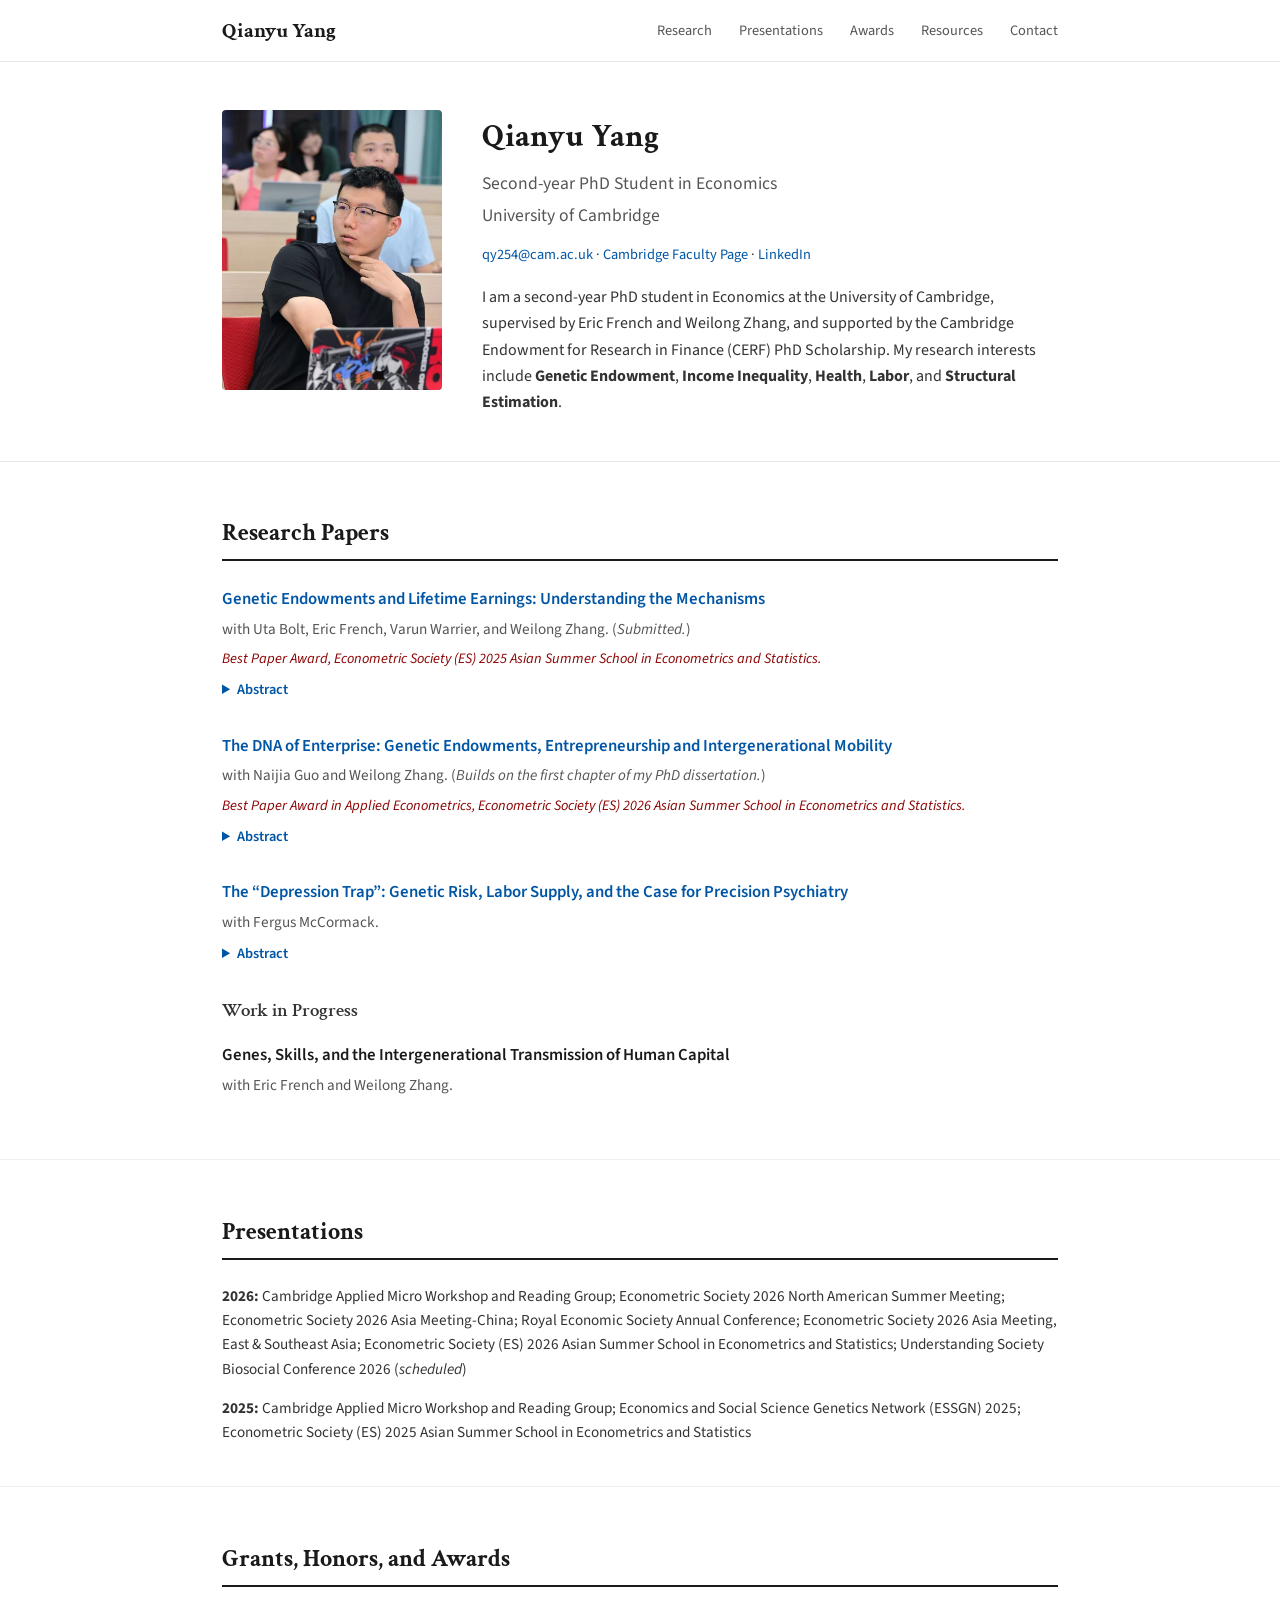
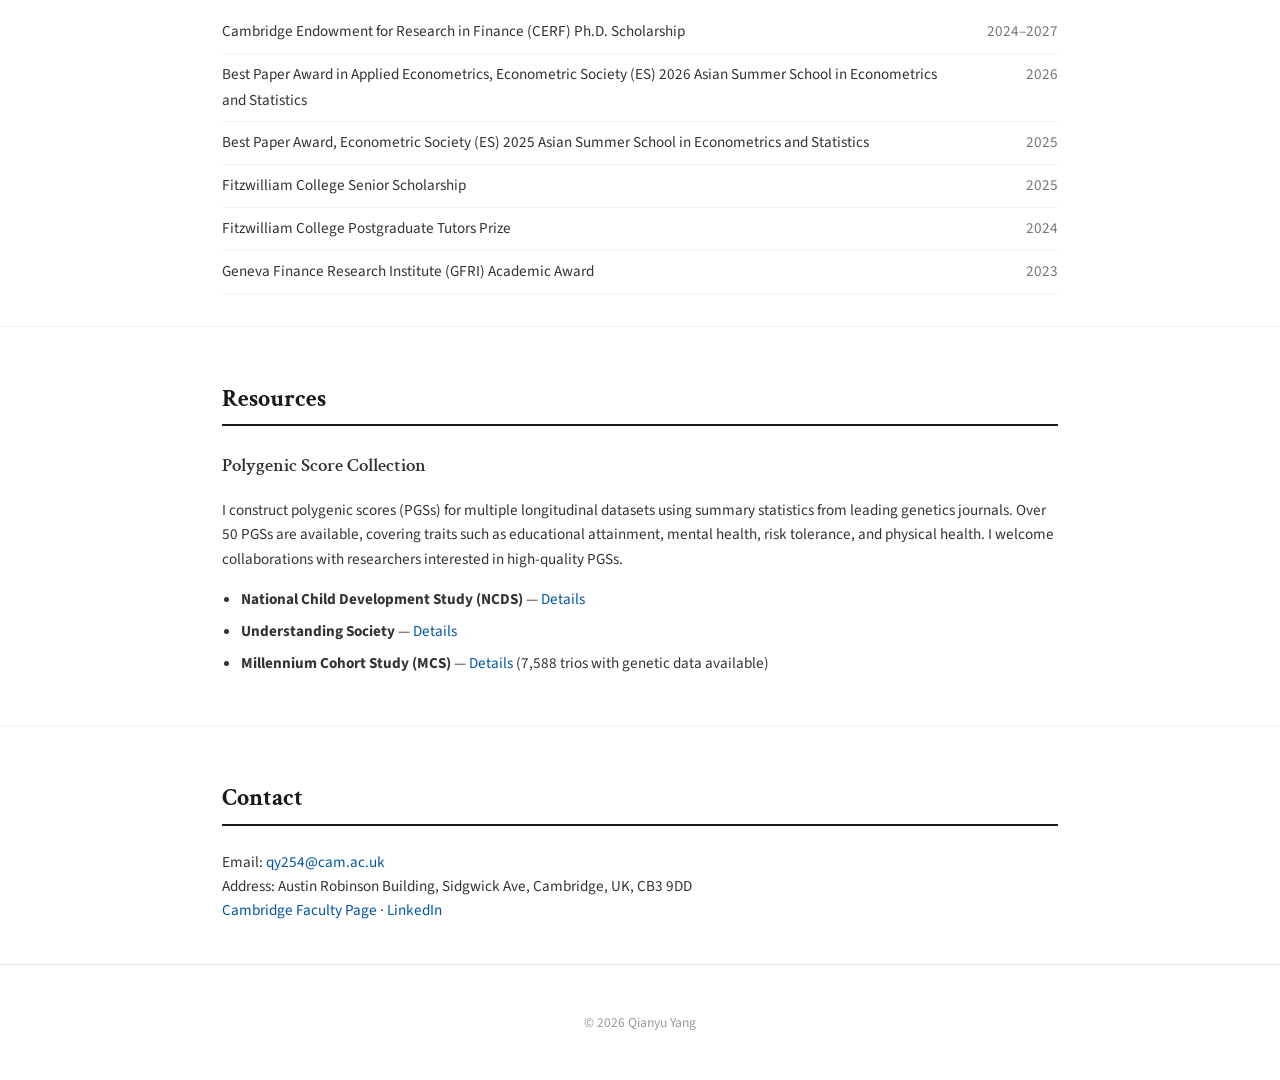
==== commit c69536f1: "Fix index file and remove 2026 DNA award link Removed the entire HTML structure from index.html, inc" ====
--- a/index.html
+++ b/index.html
@@ -272,277 +272,3 @@
 
   </body>
 </html>
-<!DOCTYPE html>
-<html lang="en-us">
-  <head>
-    <meta charset="utf-8">
-    <meta http-equiv="X-UA-Compatible" content="IE=edge,chrome=1">
-    
-    <title>Qianyu Yang | Qianyu Yang</title>
-    <meta name="viewport" content="width=device-width,minimum-scale=1">
-    <meta name="description" content="Second-year PhD Student in Economics, University of Cambridge">
-    <meta name="generator" content="Hugo 0.145.0">
-    
-    
-    
-      <meta name="robots" content="index, follow">
-    
-    <meta name="author" content="Qianyu Yang">
-    
-
-    
-<link rel="stylesheet" href="/ananke/css/main.min.d05fb5f317fcf33b3a52936399bdf6f47dc776516e1692e412ec7d76f4a5faa2.css" >
-
-
-
-
-    
-
-    
-      
-
-    
-
-    
-    
-      <link href="/index.xml" rel="alternate" type="application/rss+xml" title="Qianyu Yang" />
-      <link href="/index.xml" rel="feed" type="application/rss+xml" title="Qianyu Yang" />
-      
-    
-
-    
-      <link rel="canonical" href="https://CSTU-yqy.github.io/">
-    
-
-    <meta property="og:url" content="https://CSTU-yqy.github.io/">
-  <meta property="og:site_name" content="Qianyu Yang">
-  <meta property="og:title" content="Qianyu Yang">
-  <meta property="og:description" content="Second-year PhD Student in Economics, University of Cambridge">
-  <meta property="og:locale" content="en_us">
-  <meta property="og:type" content="website">
-
-  <meta itemprop="name" content="Qianyu Yang">
-  <meta itemprop="description" content="Second-year PhD Student in Economics, University of Cambridge">
-  <meta itemprop="datePublished" content="2024-03-13T00:00:00+00:00">
-  <meta itemprop="dateModified" content="2024-03-13T00:00:00+00:00">
-  <meta name="twitter:card" content="summary">
-  <meta name="twitter:title" content="Qianyu Yang">
-  <meta name="twitter:description" content="Second-year PhD Student in Economics, University of Cambridge">
-
-      
-    
-	<link rel="preconnect" href="https://fonts.googleapis.com">
-<link rel="preconnect" href="https://fonts.gstatic.com" crossorigin>
-<link href="https://fonts.googleapis.com/css2?family=Crimson+Text:ital,wght@0,400;0,600;0,700;1,400&family=Source+Sans+3:wght@300;400;600;700&display=swap" rel="stylesheet">
-<link rel="stylesheet" href="/css/academic.css">
-
-  </head><body class="ma0 avenir bg-white production">
-
-    
-
-  <header>
-    <div class="pb3-m pb6-l bg-white">
-      <nav class="pv3 ph3 ph4-ns" role="navigation">
-  <div class="flex-l justify-between items-center center">
-    <a href="/" class="f3 fw2 hover-white no-underline white-90 dib">
-      
-        Qianyu Yang
-      
-    </a>
-    <div class="flex-l items-center">
-      
-
-      
-      <div class="ananke-socials"></div>
-
-    </div>
-  </div>
-</nav>
-
-      <div class="tc-l pv3 ph3 ph4-ns">
-        <h1 class="f2 f-subheadline-l fw2 light-silver mb0 lh-title">
-          Qianyu Yang
-        </h1>
-        
-          <h2 class="fw1 f5 f3-l white-80 measure-wide-l center lh-copy mt3 mb4">
-            Second-year PhD Student in Economics, University of Cambridge
-          </h2>
-        
-      </div>
-    </div>
-  </header>
-
-
-    <main class="pb7" role="main">
-      
-<div class="academic-page">
-
-  
-  <nav class="academic-nav">
-    <div class="nav-container">
-      <a href="/" class="nav-name">Qianyu Yang</a>
-      <div class="nav-links">
-        <a href="#research">Research</a>
-        <a href="#presentations">Presentations</a>
-        <a href="#awards">Awards</a>
-        <a href="#resources">Resources</a>
-        <a href="#contact">Contact</a>
-      </div>
-    </div>
-  </nav>
-
-  
-  <section class="bio-section" id="about">
-    <div class="bio-container">
-      <div class="bio-photo">
-        <img src="/images/profile.jpg" alt="Qianyu Yang">
-      </div>
-      <div class="bio-text">
-        <h1>Qianyu Yang</h1>
-        <p class="bio-title">Second-year PhD Student in Economics</p>
-        <p class="bio-affiliation">University of Cambridge</p>
-        <p class="bio-contact">
-          <a href="mailto:qy254@cam.ac.uk">qy254@cam.ac.uk</a> &middot;
-          <a href="https://www.econ.cam.ac.uk/people/postgraduates/qianyu-yang" target="_blank">Cambridge Faculty Page</a> &middot;
-          <a href="https://www.linkedin.com/in/qianyu-yang-2a9740252/" target="_blank">LinkedIn</a>
-        </p>
-        <p class="bio-description">
-          I am a second-year PhD student in Economics at the University of Cambridge, supervised by
-          Eric French and Weilong Zhang, and supported by the
-          Cambridge Endowment for Research in Finance (CERF) PhD Scholarship.
-          My research interests include <strong>Genetic Endowment</strong>, <strong>Income Inequality</strong>,
-          <strong>Health</strong>, <strong>Labor</strong>, and <strong>Structural Estimation</strong>.
-        </p>
-      </div>
-    </div>
-  </section>
-
-  
-  <section class="content-section" id="research">
-    <div class="section-container">
-      <h2>Research Papers</h2>
-
-      <div class="paper">
-        <p class="paper-title">
-          <a href="https://www.dropbox.com/scl/fi/m6p7qi607uzz01ep4vcsb/multiple_PGIs_and_lifecycle_earnings.pdf?rlkey=f0pt1d9cdg8bnswnwoirl8ew6&st=5mbmetcp&dl=0" target="_blank">
-            Genetic Endowments and Lifetime Earnings: Understanding the Mechanisms
-          </a>
-        </p>
-        <p class="paper-authors">
-          with Uta Bolt, Eric French, Varun Warrier, and Weilong Zhang. (<em>Submitted.</em>)
-        </p>
-        <p class="paper-award">
-          <a href="https://www.econ.cam.ac.uk/news/2025/qianyu-yang-wins-best-paper" target="_blank" style="color: #8b0000;">Best Paper Award, Econometric Society (ES) 2025 Asian Summer School in Econometrics and Statistics.</a>
-        </p>
-        <details class="paper-abstract">
-          <summary>Abstract</summary>
-          <p>This paper investigates how genetic endowments influence lifetime earnings using a life cycle model and longitudinal data that tracks a cohort from birth to retirement. We examine genetic impacts on skill formation as well as parental investments, educational attainment, and occupation. A one standard deviation increase in the polygenic score for educational attainment raises lifetime earnings by 18.9%. Although part of this effect is due to genetic endowments impacting skill formation, the majority is due to genetic endowments impacting choices. Furthermore, our estimates show that genetic endowments and parental investments are substitutes in the production of earnings during early childhood but are complements later in life, highlighting the crucial importance of early-life interventions to effectively mitigate genetic inequalities.</p>
-        </details>
-      </div>
-
-      <div class="paper">
-        <p class="paper-title">
-          <a href="https://www.dropbox.com/scl/fi/gndsdl9twu7ey56f5fea6/DNA_of_Enterprise.pdf?rlkey=msl8cd4cmy6kzeot8bqjgdeg7&st=vkee1s5g&dl=0" target="_blank">
-            The DNA of Enterprise: Genetic Endowments, Entrepreneurship and Intergenerational Mobility
-          </a>
-        </p>
-        <p class="paper-authors">
-          with Naijia Guo and Weilong Zhang. (<em>Builds on the first chapter of my PhD dissertation.</em>)
-        </p>
-        <p class="paper-award">
-          <a href="https://www.econ.cam.ac.uk/news/2025/qianyu-yang-wins-best-paper" target="_blank" style="color: #8b0000;">Best Paper Award in Applied Econometrics, Econometric Society (ES) 2026 Asian Summer School in Econometrics and Statistics.</a>
-        </p>
-        <details class="paper-abstract">
-          <summary>Abstract</summary>
-          <p>Are entrepreneurs born or made? This paper studies how genetic endowments shape entrepreneurship, intergenerational mobility, and wealth concentration by combining polygenic scores with a structural overlapping-generations model. Using data from Understanding Society and the National Child Development Study, we show that genetic endowments related to educational attainment and risk tolerance predict entrepreneurial selection and entrepreneurial earnings. We develop and estimate a model in which genetic endowments affect pre-market skill formation, preferences, and occupation-specific returns, while parents influence children through genetic transmission, investments, and transfers. We find that genetic heterogeneity accounts for a substantial share of intergenerational persistence (roughly 20&ndash;35 percent across earnings, consumption, and income ranks) and plays an important role in the formation of entrepreneurial dynasties. At the individual level, genetic endowments explain a modest but economically meaningful share of lifetime earnings variation, with effects that are twice as large among entrepreneurs as among wage workers. Finally, we compare financing wealth through credit expansion with financing talent through venture-capital intermediation. Financing talent improves mobility and aggregate output but increases inequality, and it is more efficient at boosting output than financing wealth.</p>
-        </details>
-      </div>
-
-      <div class="paper">
-        <p class="paper-title">
-          <a href="https://www.dropbox.com/scl/fi/t3kgj7olx3cin7spufv8a/The-Depression-Trap.pdf?rlkey=sc39nvgm63kwnnviikijn8oah&st=ojp7gsfl&dl=0" target="_blank">
-            The &ldquo;Depression Trap&rdquo;: Genetic Risk, Labor Supply, and the Case for Precision Psychiatry
-          </a>
-        </p>
-        <p class="paper-authors">
-          with Fergus McCormack.
-        </p>
-        <details class="paper-abstract">
-          <summary>Abstract</summary>
-          <p>We analyze how genetic risk for depression influences the joint dynamics of labor supply, health, disability, and treatment decisions using a life-cycle model and longitudinal data. We find that genetic risk for depression substantially reduces earnings and employment, worsens health, and increases long-term sickness and disability. We identify the &ldquo;depression trap&rdquo;, a self-reinforcing cycle of depression and non-employment, as a key mechanism linking genetic risk to persistent labor market exit. We evaluate a precision psychiatry framework that reduces treatment barriers for high risk individuals, and find that it improves outcomes at zero net fiscal cost, primarily by reducing disability-related non-employment.</p>
-        </details>
-      </div>
-
-      <h3>Work in Progress</h3>
-      <div class="paper">
-        <p class="paper-title-nolink">
-          Genes, Skills, and the Intergenerational Transmission of Human Capital
-        </p>
-        <p class="paper-authors">
-          with Eric French and Weilong Zhang.
-        </p>
-      </div>
-    </div>
-  </section>
-
-  
-  <section class="content-section" id="presentations">
-    <div class="section-container">
-      <h2>Presentations</h2>
-      <p><strong>2026:</strong> Cambridge Applied Micro Workshop and Reading Group; Econometric Society 2026 North American Summer Meeting; Econometric Society 2026 Asia Meeting-China; Royal Economic Society Annual Conference; Econometric Society 2026 Asia Meeting, East &amp; Southeast Asia; Econometric Society (ES) 2026 Asian Summer School in Econometrics and Statistics; Understanding Society Biosocial Conference 2026 (<em>scheduled</em>)</p>
-      <p><strong>2025:</strong> Cambridge Applied Micro Workshop and Reading Group; Economics and Social Science Genetics Network (ESSGN) 2025; Econometric Society (ES) 2025 Asian Summer School in Econometrics and Statistics</p>
-    </div>
-  </section>
-
-  
-  <section class="content-section" id="awards">
-    <div class="section-container">
-      <h2>Grants, Honors, and Awards</h2>
-      <table class="awards-table">
-        <tr><td>Cambridge Endowment for Research in Finance (CERF) Ph.D. Scholarship</td><td class="award-year">2024&ndash;2027</td></tr>
-        <tr><td>Best Paper Award in Applied Econometrics, Econometric Society (ES) 2026 Asian Summer School in Econometrics and Statistics</td><td class="award-year">2026</td></tr>
-        <tr><td>Best Paper Award, Econometric Society (ES) 2025 Asian Summer School in Econometrics and Statistics</td><td class="award-year">2025</td></tr>
-        <tr><td>Fitzwilliam College Senior Scholarship</td><td class="award-year">2025</td></tr>
-        <tr><td>Fitzwilliam College Postgraduate Tutors Prize</td><td class="award-year">2024</td></tr>
-        <tr><td>Geneva Finance Research Institute (GFRI) Academic Award</td><td class="award-year">2023</td></tr>
-      </table>
-    </div>
-  </section>
-
-  
-  <section class="content-section" id="resources">
-    <div class="section-container">
-      <h2>Resources</h2>
-      <h3>Polygenic Score Collection</h3>
-      <p>I construct polygenic scores (PGSs) for multiple longitudinal datasets using summary statistics from leading genetics journals. Over 50 PGSs are available, covering traits such as educational attainment, mental health, risk tolerance, and physical health. I welcome collaborations with researchers interested in high-quality PGSs.</p>
-      <ul>
-        <li><strong>National Child Development Study (NCDS)</strong> &mdash; <a href="https://github.com/CSTU-yqy/CSTU-yqy.github.io/blob/main/NCDS" target="_blank">Details</a></li>
-        <li><strong>Understanding Society</strong> &mdash; <a href="https://github.com/CSTU-yqy/CSTU-yqy.github.io/blob/main/US" target="_blank">Details</a></li>
-        <li><strong>Millennium Cohort Study (MCS)</strong> &mdash; <a href="https://github.com/CSTU-yqy/CSTU-yqy.github.io/blob/main/MCS" target="_blank">Details</a> (7,588 trios with genetic data available)</li>
-      </ul>
-    </div>
-  </section>
-
-  
-  <section class="content-section" id="contact">
-    <div class="section-container">
-      <h2>Contact</h2>
-      <p>
-        Email: <a href="mailto:qy254@cam.ac.uk">qy254@cam.ac.uk</a><br>
-        Address: Austin Robinson Building, Sidgwick Ave, Cambridge, UK, CB3 9DD<br>
-        <a href="https://www.econ.cam.ac.uk/people/postgraduates/qianyu-yang" target="_blank">Cambridge Faculty Page</a> &middot;
-        <a href="https://www.linkedin.com/in/qianyu-yang-2a9740252/" target="_blank">LinkedIn</a>
-      </p>
-    </div>
-  </section>
-
-</div>
-
-    </main>
-    
-<footer class="academic-footer">
-  <p>&copy; 2026 Qianyu Yang</p>
-</footer>
-
-  </body>
-</html>
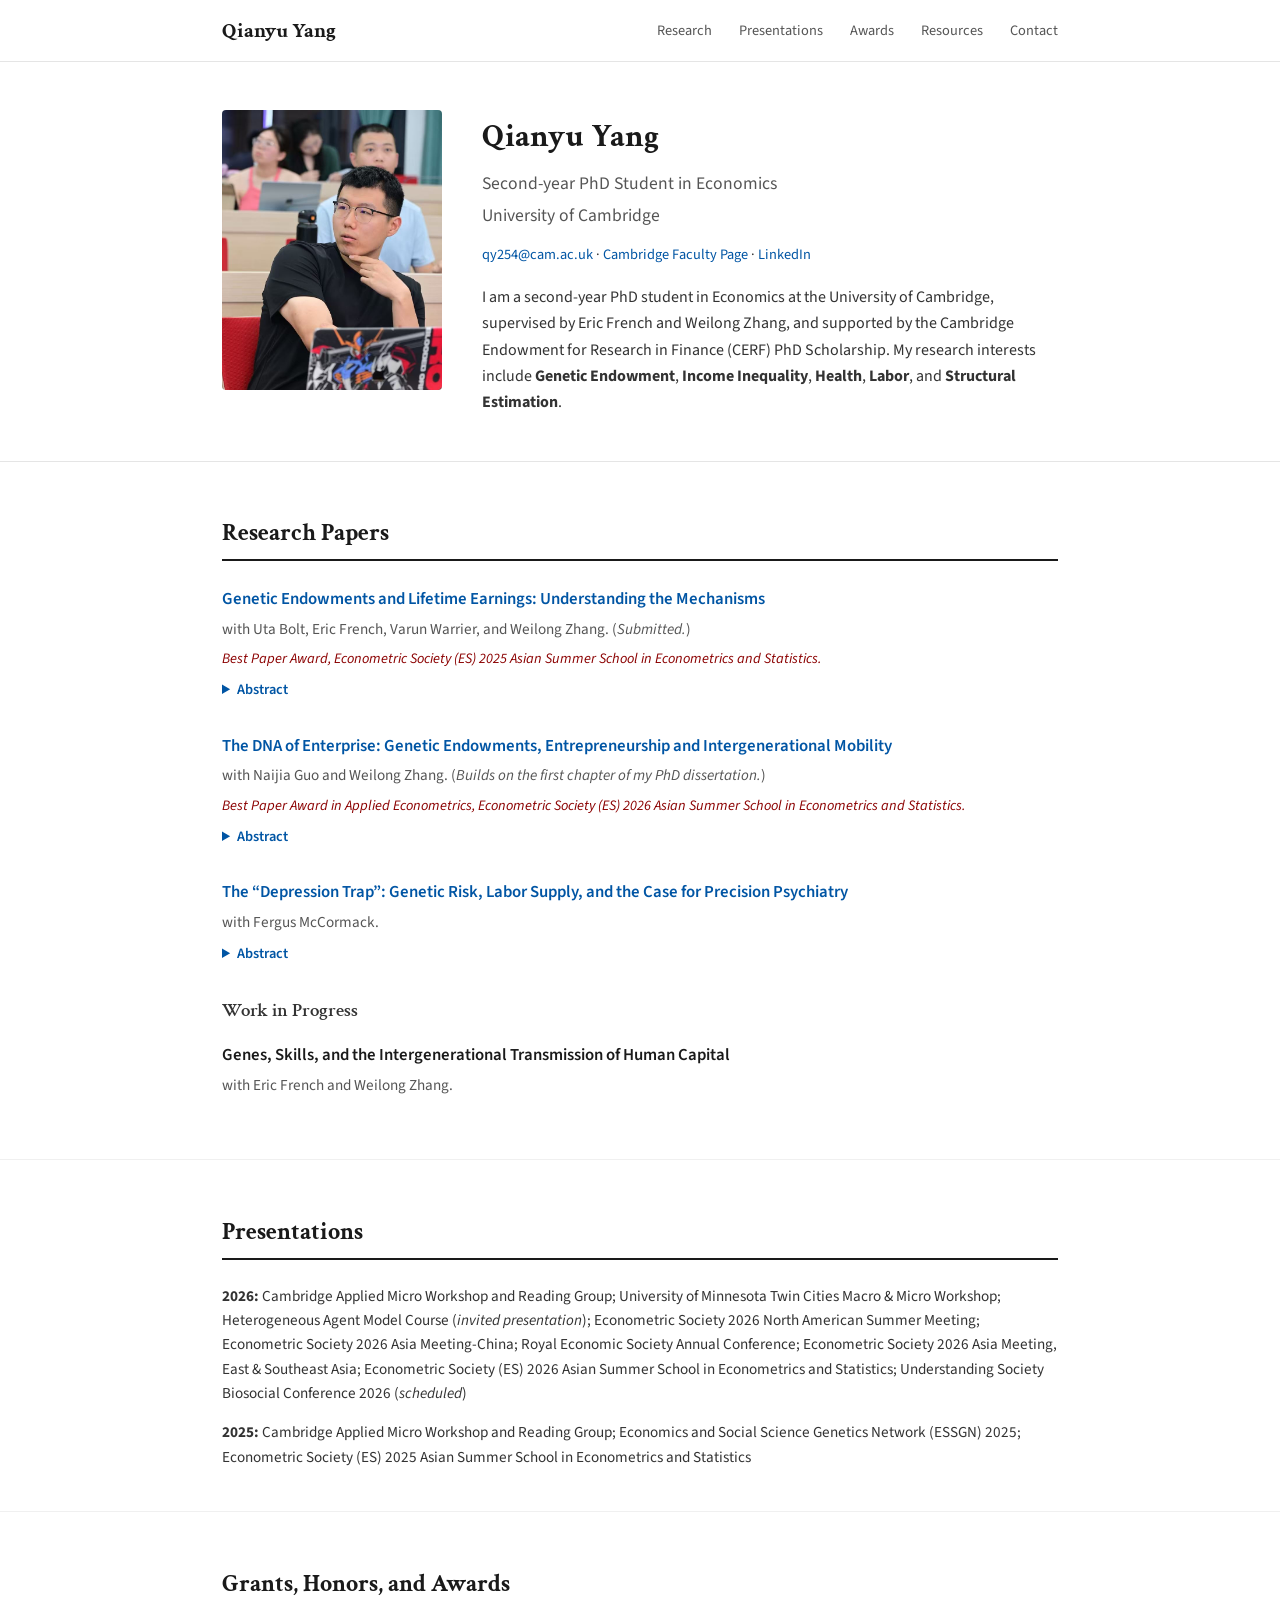
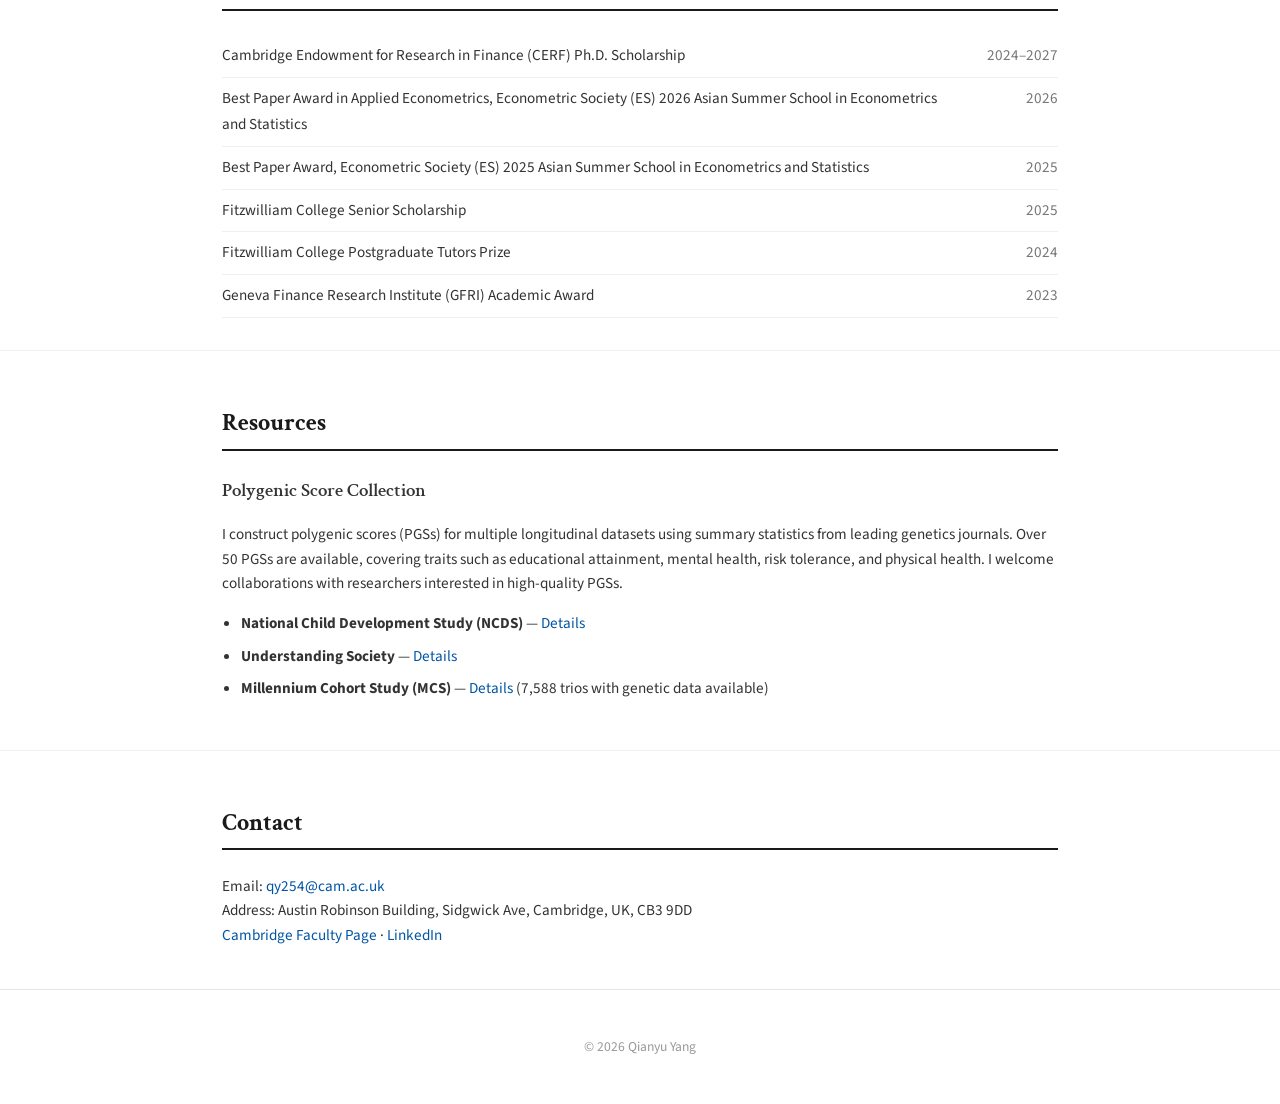
==== commit e31d391f: "Update depression paper abstract and 2026 presentations" ====
--- a/index.html
+++ b/index.html
@@ -195,7 +195,7 @@
         </p>
         <details class="paper-abstract">
           <summary>Abstract</summary>
-          <p>We analyze how genetic risk for depression influences the joint dynamics of labor supply, health, disability, and treatment decisions using a life-cycle model and longitudinal data. We find that genetic risk for depression substantially reduces earnings and employment, worsens health, and increases long-term sickness and disability. We identify the &ldquo;depression trap&rdquo;, a self-reinforcing cycle of depression and non-employment, as a key mechanism linking genetic risk to persistent labor market exit. We evaluate a precision psychiatry framework that reduces treatment barriers for high risk individuals, and find that it improves outcomes at zero net fiscal cost, primarily by reducing disability-related non-employment.</p>
+          <p>Why is depression linked to persistent non-employment, and how can treatment be better targeted to improve mental health and employment outcomes? Using longitudinal UK panel data, we provide evidence for the &ldquo;depression trap&rdquo;: a self-reinforcing cycle of poor mental health and non-employment, using event studies of depression recurrences and redundancies (layoffs). We link our panel to molecular genetic data and show that individuals with high genetic risk for depression are significantly more likely to become depressed and non-employed, and to remain so for longer. We evaluate allocating treatment by genetic risk using a structural life-cycle model of health, labor supply and treatment in which employment decisions reinforce mental-health shocks. We find that targeting therapy towards individuals with high genetic risk for depression improves welfare and raises the clinical efficacy of treatment by 31%. Furthermore, we find that the information provided by genetic risk generates a net fiscal surplus sufficient to finance the cost of universal genotyping, by increasing employment through improved treatment allocation.</p>
         </details>
       </div>
 
@@ -215,7 +215,7 @@
   <section class="content-section" id="presentations">
     <div class="section-container">
       <h2>Presentations</h2>
-      <p><strong>2026:</strong> Cambridge Applied Micro Workshop and Reading Group; Econometric Society 2026 North American Summer Meeting; Econometric Society 2026 Asia Meeting-China; Royal Economic Society Annual Conference; Econometric Society 2026 Asia Meeting, East &amp; Southeast Asia; Econometric Society (ES) 2026 Asian Summer School in Econometrics and Statistics; Understanding Society Biosocial Conference 2026 (<em>scheduled</em>)</p>
+      <p><strong>2026:</strong> Cambridge Applied Micro Workshop and Reading Group; University of Minnesota Twin Cities Macro &amp; Micro Workshop; Heterogeneous Agent Model Course (<em>invited presentation</em>); Econometric Society 2026 North American Summer Meeting; Econometric Society 2026 Asia Meeting-China; Royal Economic Society Annual Conference; Econometric Society 2026 Asia Meeting, East &amp; Southeast Asia; Econometric Society (ES) 2026 Asian Summer School in Econometrics and Statistics; Understanding Society Biosocial Conference 2026 (<em>scheduled</em>)</p>
       <p><strong>2025:</strong> Cambridge Applied Micro Workshop and Reading Group; Economics and Social Science Genetics Network (ESSGN) 2025; Econometric Society (ES) 2025 Asian Summer School in Econometrics and Statistics</p>
     </div>
   </section>
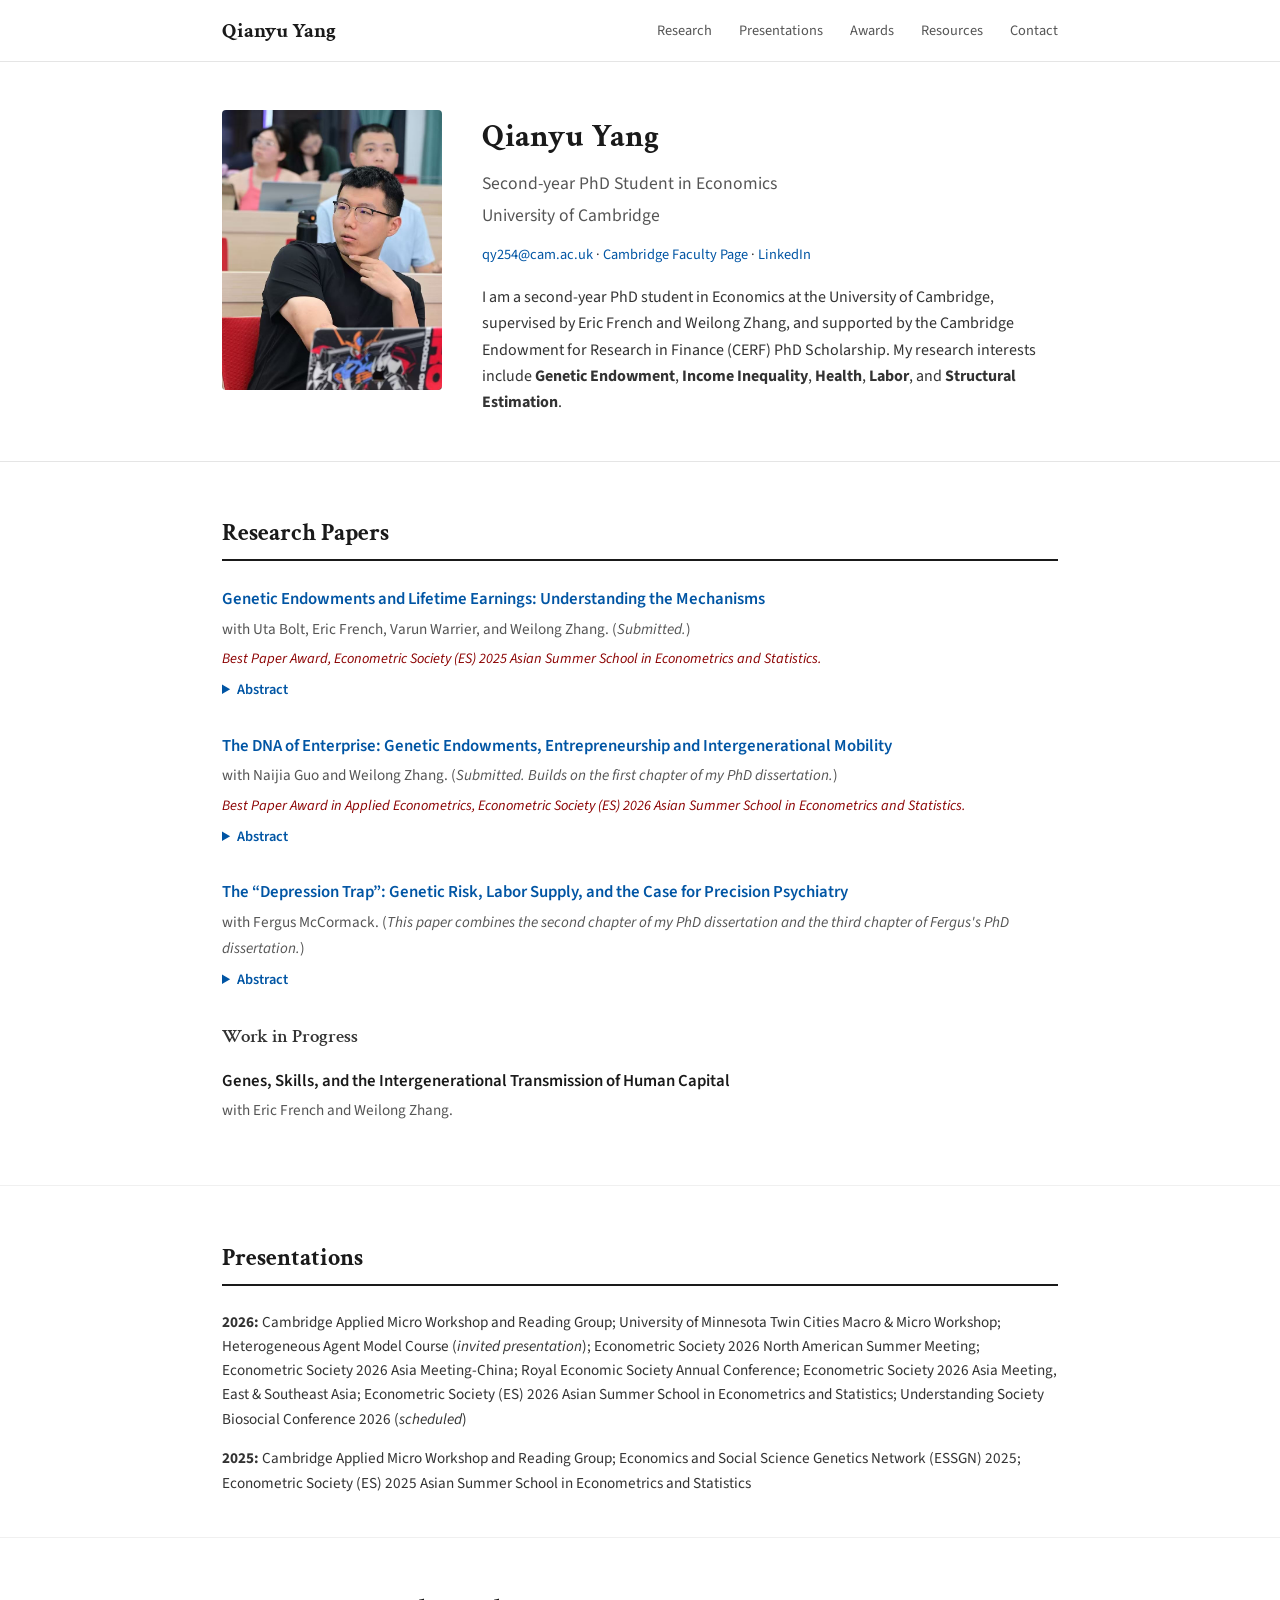
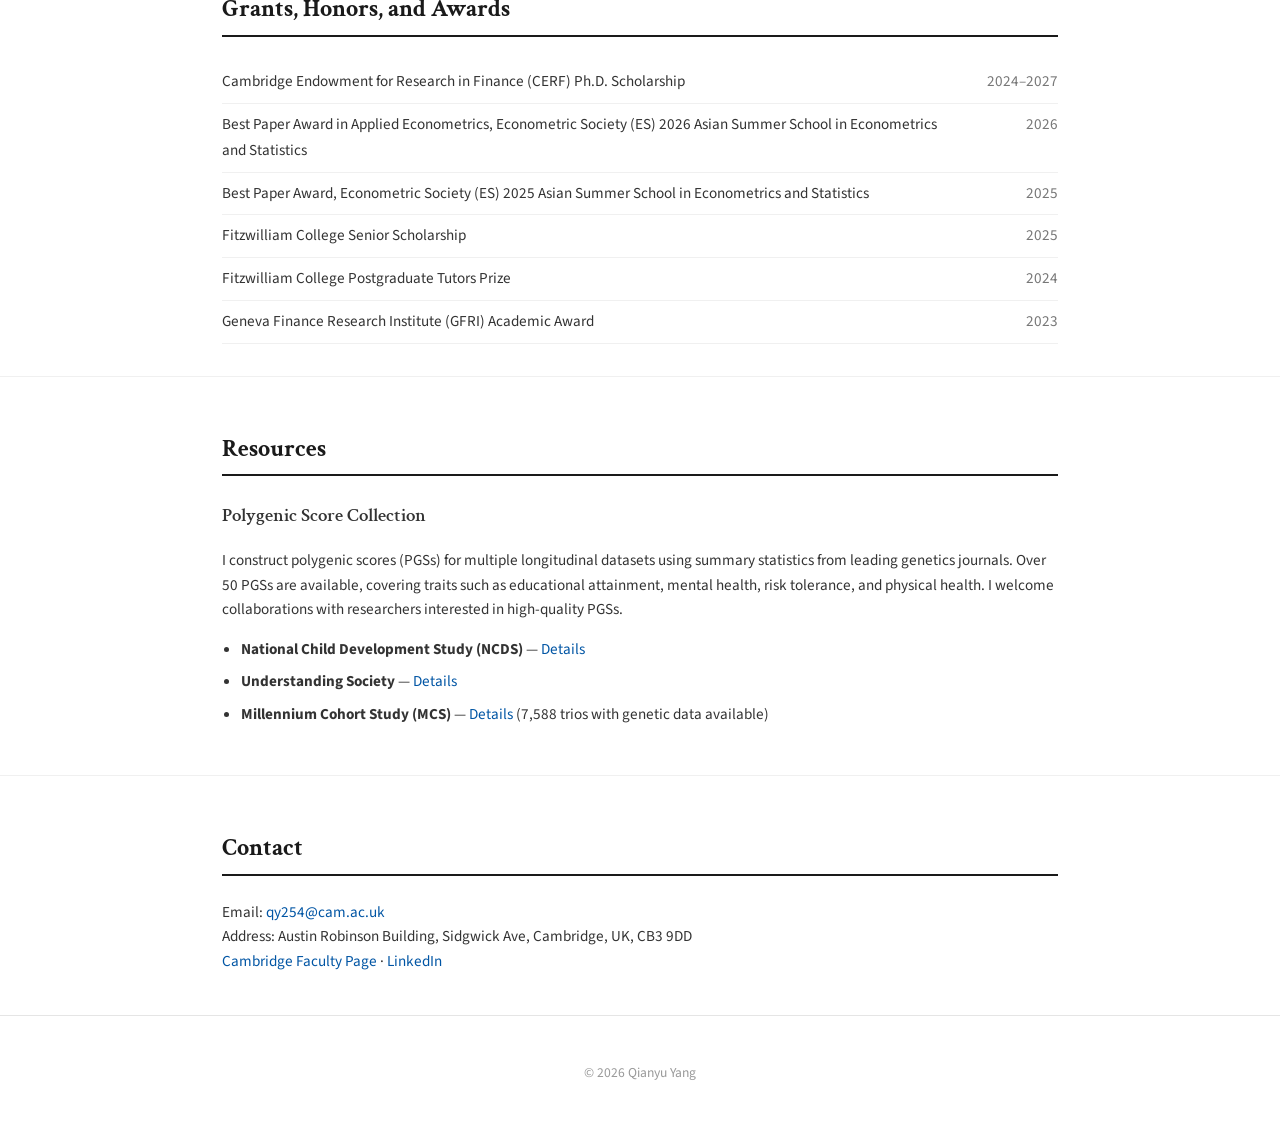
==== commit fcf99202: "Update paper status and dissertation notes" ====
--- a/index.html
+++ b/index.html
@@ -173,7 +173,7 @@
           </a>
         </p>
         <p class="paper-authors">
-          with Naijia Guo and Weilong Zhang. (<em>Builds on the first chapter of my PhD dissertation.</em>)
+          with Naijia Guo and Weilong Zhang. (<em>Submitted. Builds on the first chapter of my PhD dissertation.</em>)
         </p>
         <p class="paper-award">
           <span style="color: #8b0000;">Best Paper Award in Applied Econometrics, Econometric Society (ES) 2026 Asian Summer School in Econometrics and Statistics.</span>
@@ -191,7 +191,7 @@
           </a>
         </p>
         <p class="paper-authors">
-          with Fergus McCormack.
+          with Fergus McCormack. (<em>This paper combines the second chapter of my PhD dissertation and the third chapter of Fergus's PhD dissertation.</em>)
         </p>
         <details class="paper-abstract">
           <summary>Abstract</summary>
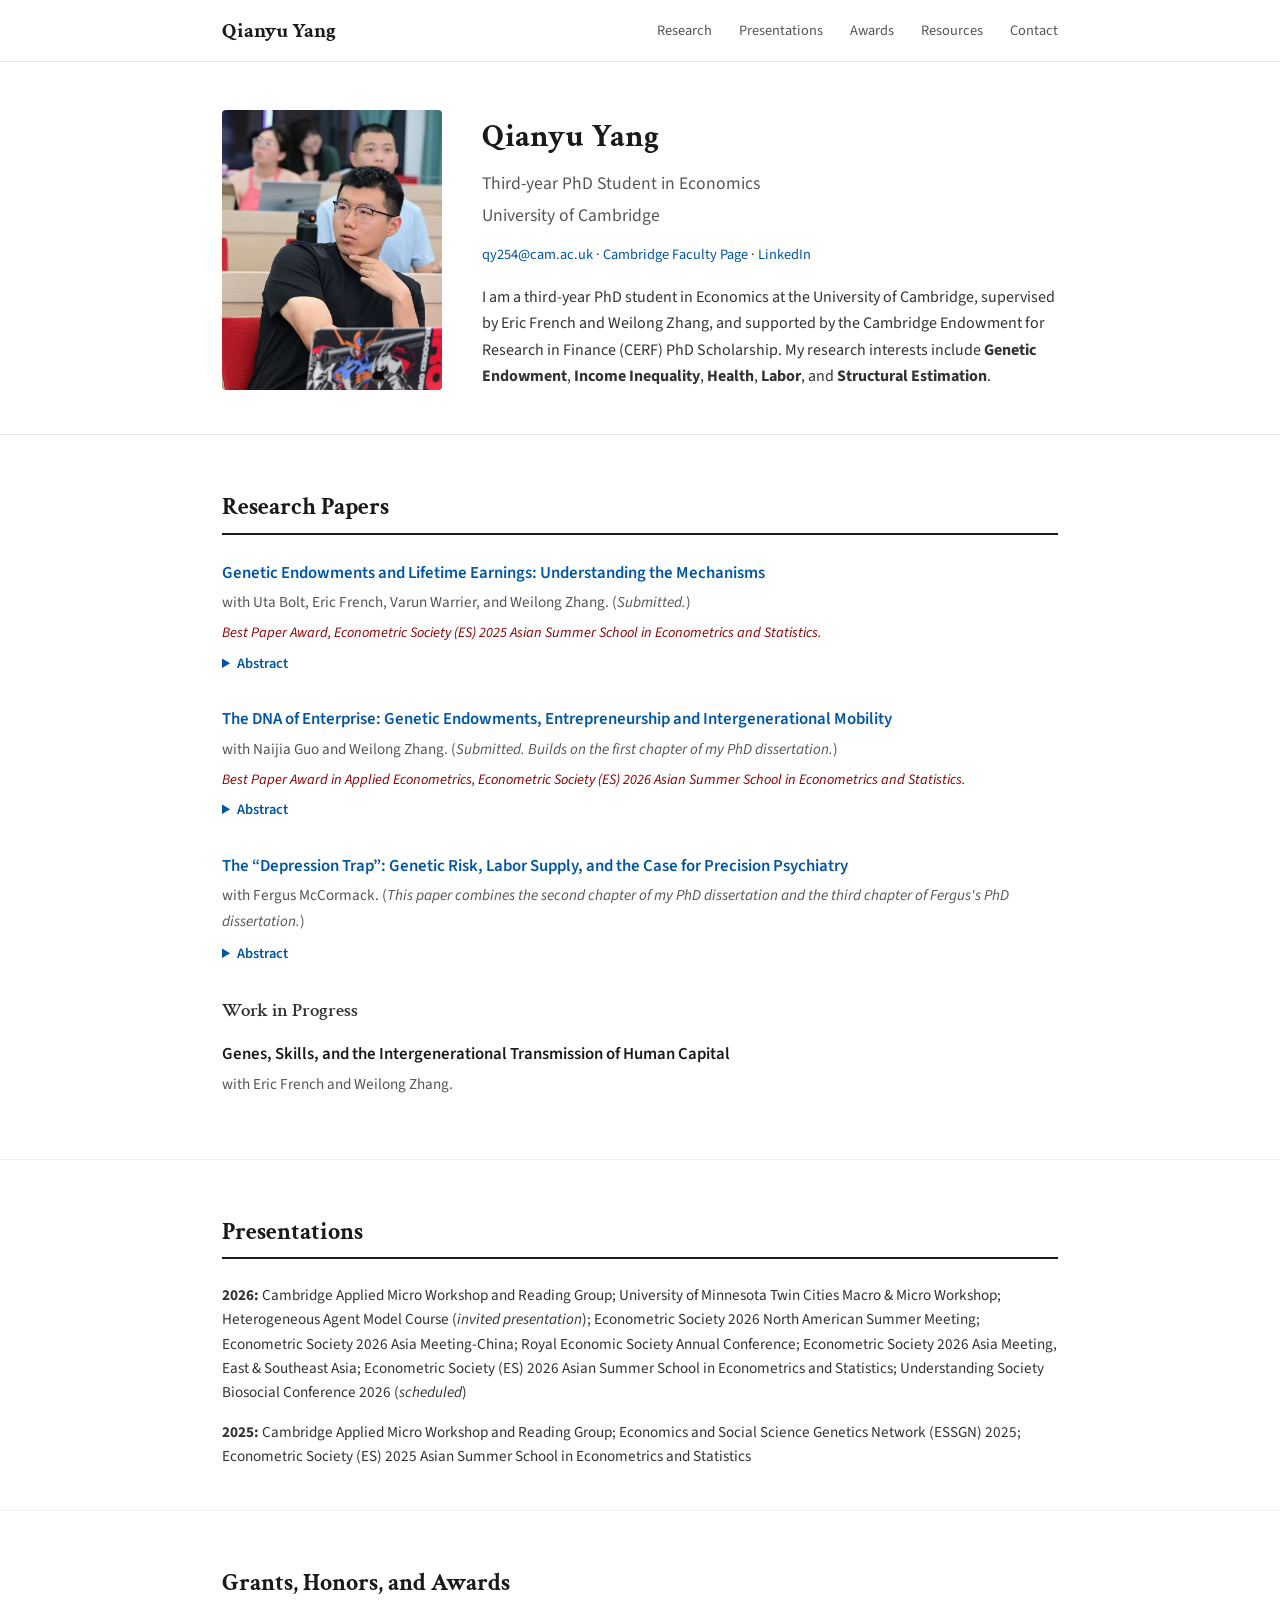
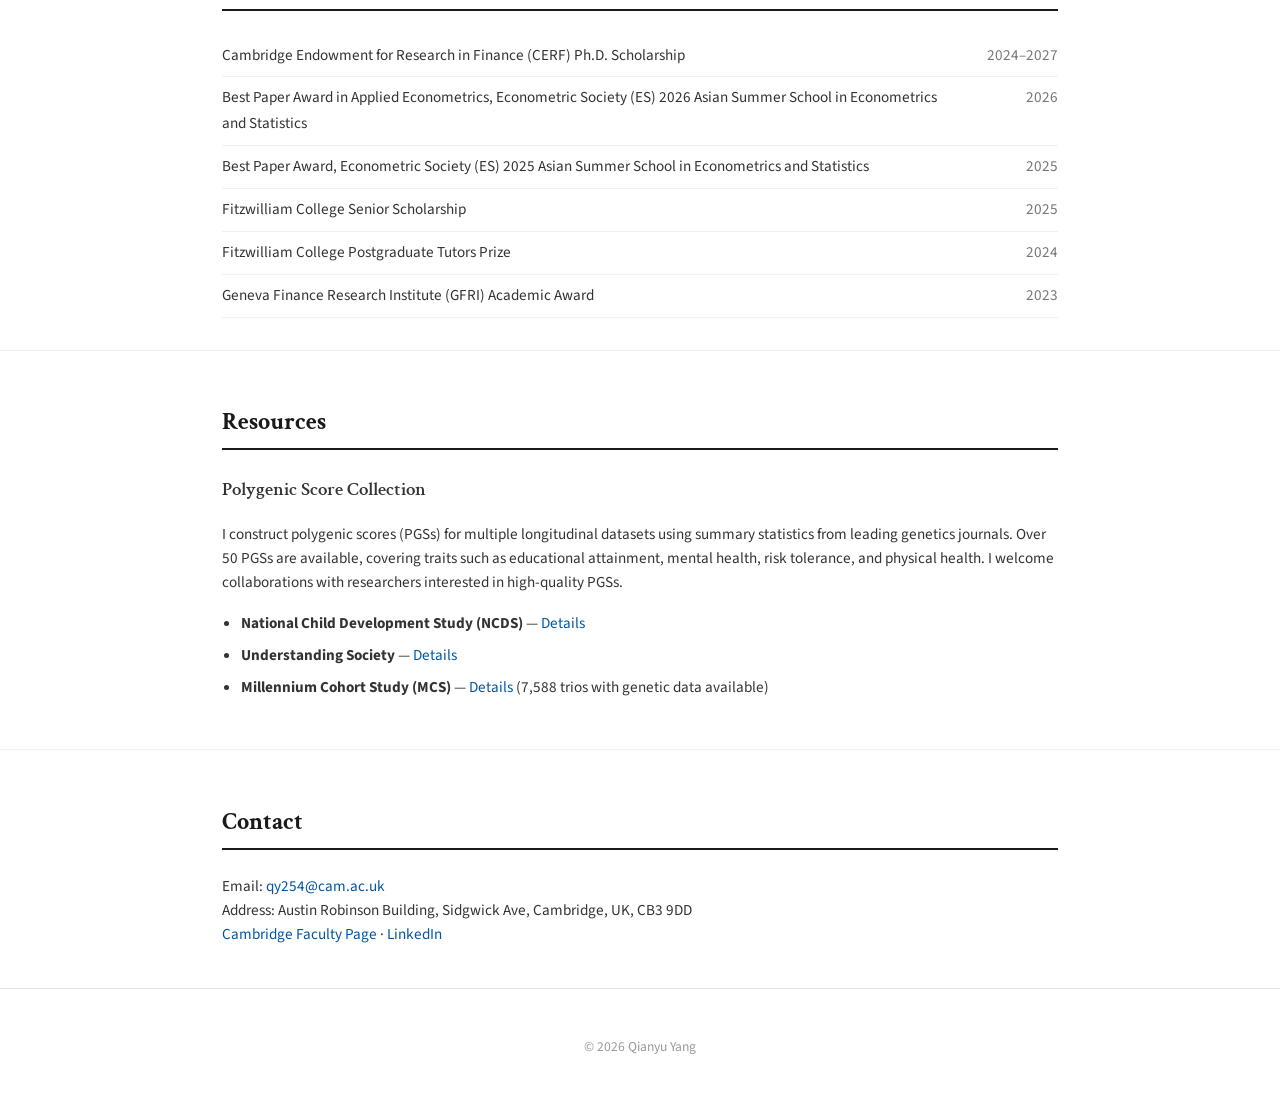
==== commit 4b873368: "Update PhD year to third year" ====
--- a/index.html
+++ b/index.html
@@ -6,7 +6,7 @@
     
     <title>Qianyu Yang | Qianyu Yang</title>
     <meta name="viewport" content="width=device-width,minimum-scale=1">
-    <meta name="description" content="Second-year PhD Student in Economics, University of Cambridge">
+    <meta name="description" content="Third-year PhD Student in Economics, University of Cambridge">
     <meta name="generator" content="Hugo 0.145.0">
     
     
@@ -43,17 +43,17 @@
     <meta property="og:url" content="https://CSTU-yqy.github.io/">
   <meta property="og:site_name" content="Qianyu Yang">
   <meta property="og:title" content="Qianyu Yang">
-  <meta property="og:description" content="Second-year PhD Student in Economics, University of Cambridge">
+  <meta property="og:description" content="Third-year PhD Student in Economics, University of Cambridge">
   <meta property="og:locale" content="en_us">
   <meta property="og:type" content="website">
 
   <meta itemprop="name" content="Qianyu Yang">
-  <meta itemprop="description" content="Second-year PhD Student in Economics, University of Cambridge">
+  <meta itemprop="description" content="Third-year PhD Student in Economics, University of Cambridge">
   <meta itemprop="datePublished" content="2024-03-13T00:00:00+00:00">
   <meta itemprop="dateModified" content="2024-03-13T00:00:00+00:00">
   <meta name="twitter:card" content="summary">
   <meta name="twitter:title" content="Qianyu Yang">
-  <meta name="twitter:description" content="Second-year PhD Student in Economics, University of Cambridge">
+  <meta name="twitter:description" content="Third-year PhD Student in Economics, University of Cambridge">
 
       
     
@@ -91,7 +91,7 @@
         </h1>
         
           <h2 class="fw1 f5 f3-l white-80 measure-wide-l center lh-copy mt3 mb4">
-            Second-year PhD Student in Economics, University of Cambridge
+            Third-year PhD Student in Economics, University of Cambridge
           </h2>
         
       </div>
@@ -125,7 +125,7 @@
       </div>
       <div class="bio-text">
         <h1>Qianyu Yang</h1>
-        <p class="bio-title">Second-year PhD Student in Economics</p>
+        <p class="bio-title">Third-year PhD Student in Economics</p>
         <p class="bio-affiliation">University of Cambridge</p>
         <p class="bio-contact">
           <a href="mailto:qy254@cam.ac.uk">qy254@cam.ac.uk</a> &middot;
@@ -133,7 +133,7 @@
           <a href="https://www.linkedin.com/in/qianyu-yang-2a9740252/" target="_blank">LinkedIn</a>
         </p>
         <p class="bio-description">
-          I am a second-year PhD student in Economics at the University of Cambridge, supervised by
+          I am a third-year PhD student in Economics at the University of Cambridge, supervised by
           Eric French and Weilong Zhang, and supported by the
           Cambridge Endowment for Research in Finance (CERF) PhD Scholarship.
           My research interests include <strong>Genetic Endowment</strong>, <strong>Income Inequality</strong>,
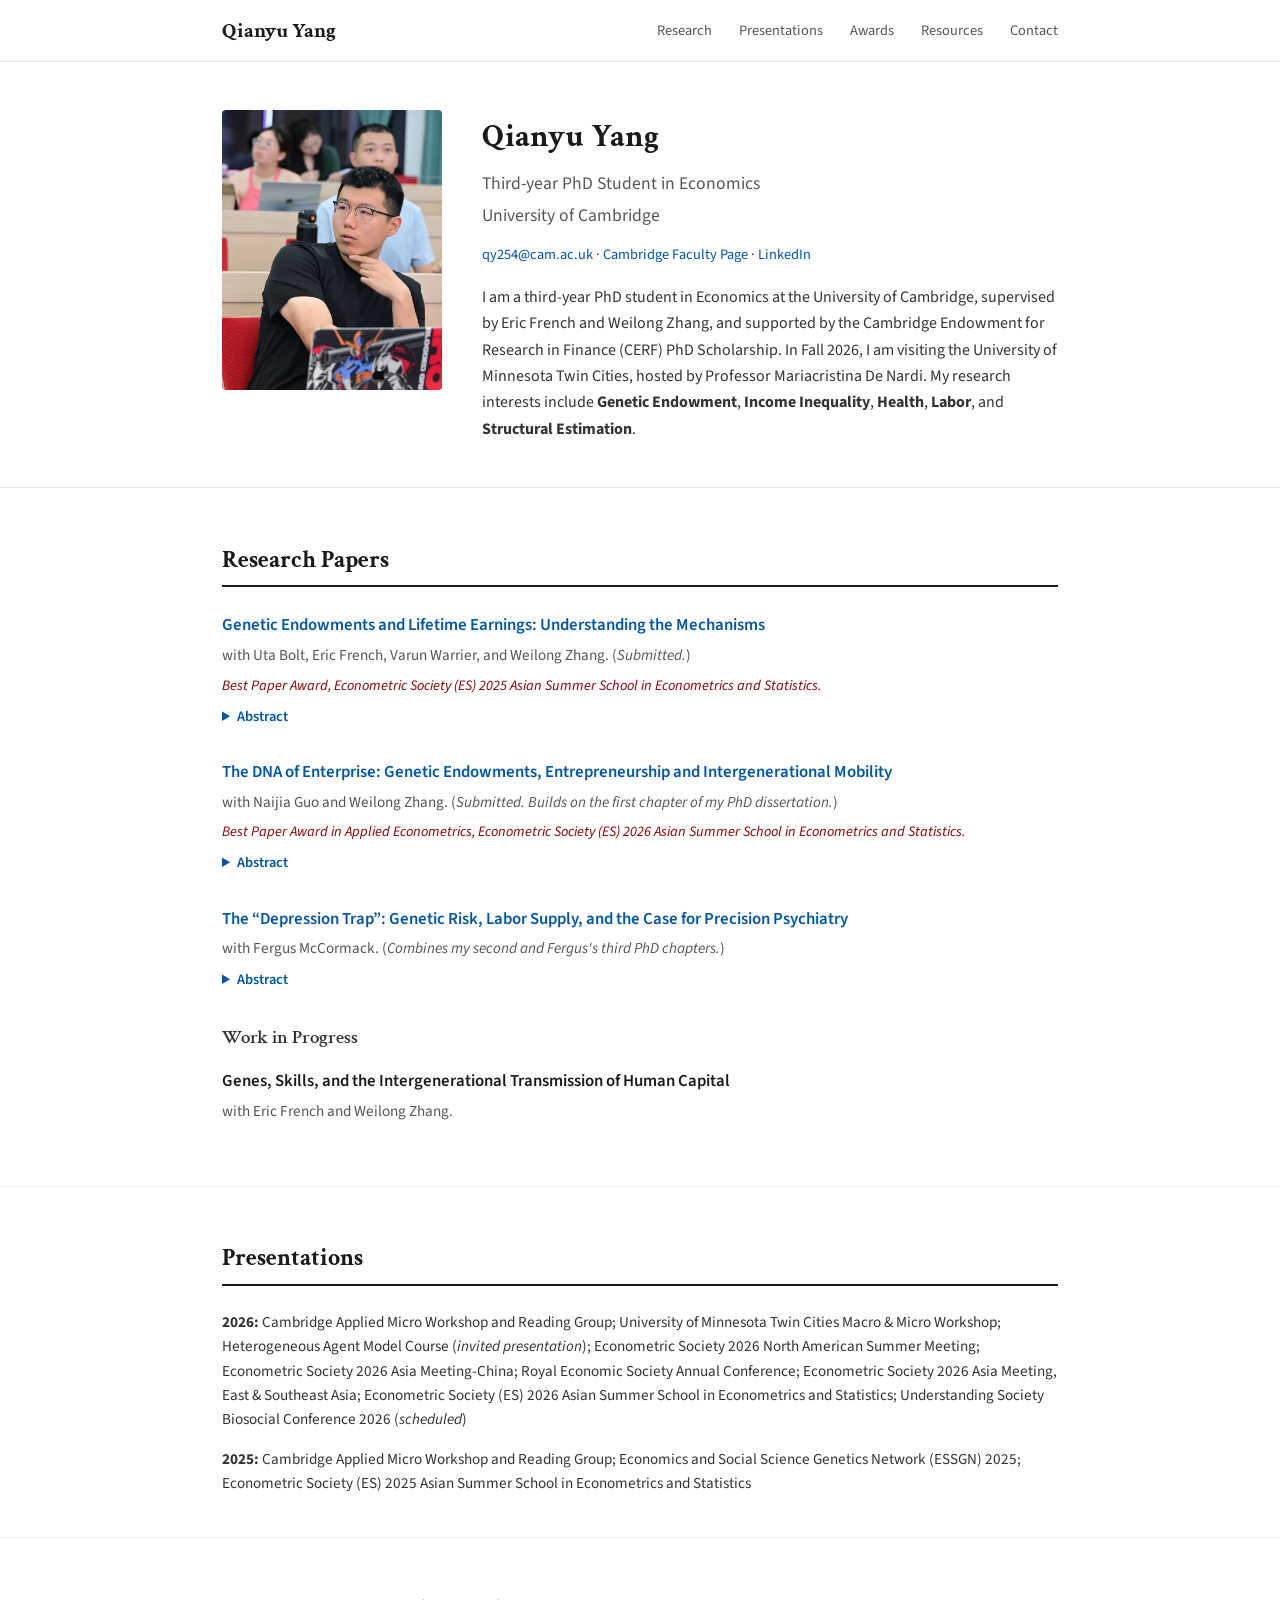
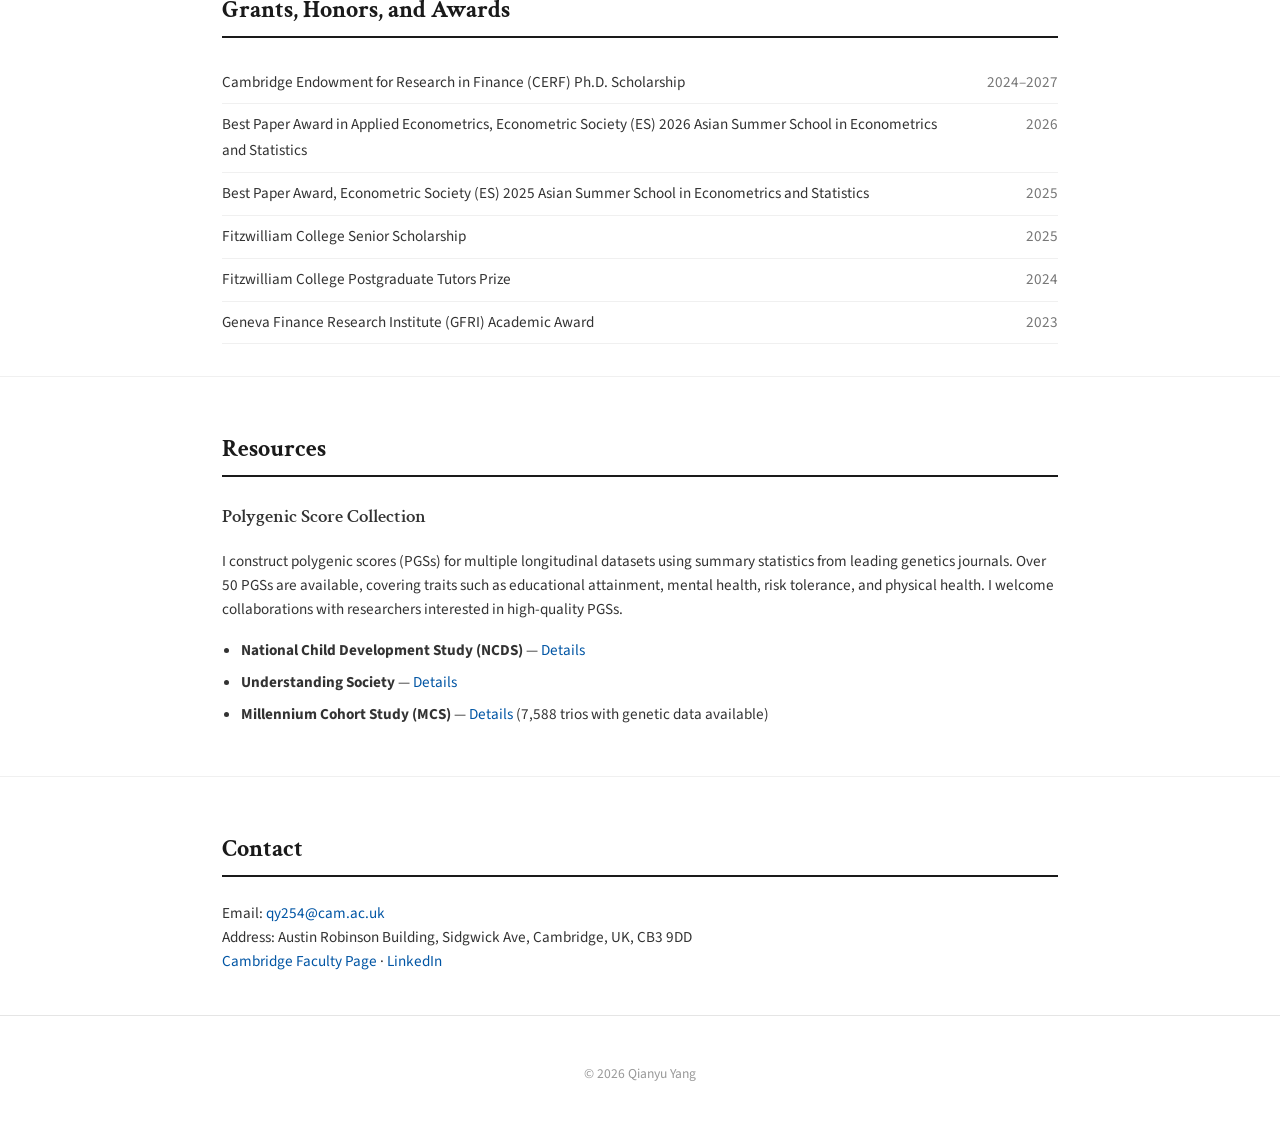
==== commit c01d6209: "Add Minnesota visit and shorten chapter note" ====
--- a/index.html
+++ b/index.html
@@ -136,6 +136,7 @@
           I am a third-year PhD student in Economics at the University of Cambridge, supervised by
           Eric French and Weilong Zhang, and supported by the
           Cambridge Endowment for Research in Finance (CERF) PhD Scholarship.
+          In Fall 2026, I am visiting the University of Minnesota Twin Cities, hosted by Professor Mariacristina De Nardi.
           My research interests include <strong>Genetic Endowment</strong>, <strong>Income Inequality</strong>,
           <strong>Health</strong>, <strong>Labor</strong>, and <strong>Structural Estimation</strong>.
         </p>
@@ -191,7 +192,7 @@
           </a>
         </p>
         <p class="paper-authors">
-          with Fergus McCormack. (<em>This paper combines the second chapter of my PhD dissertation and the third chapter of Fergus's PhD dissertation.</em>)
+          with Fergus McCormack. (<em>Combines my second and Fergus's third PhD chapters.</em>)
         </p>
         <details class="paper-abstract">
           <summary>Abstract</summary>
